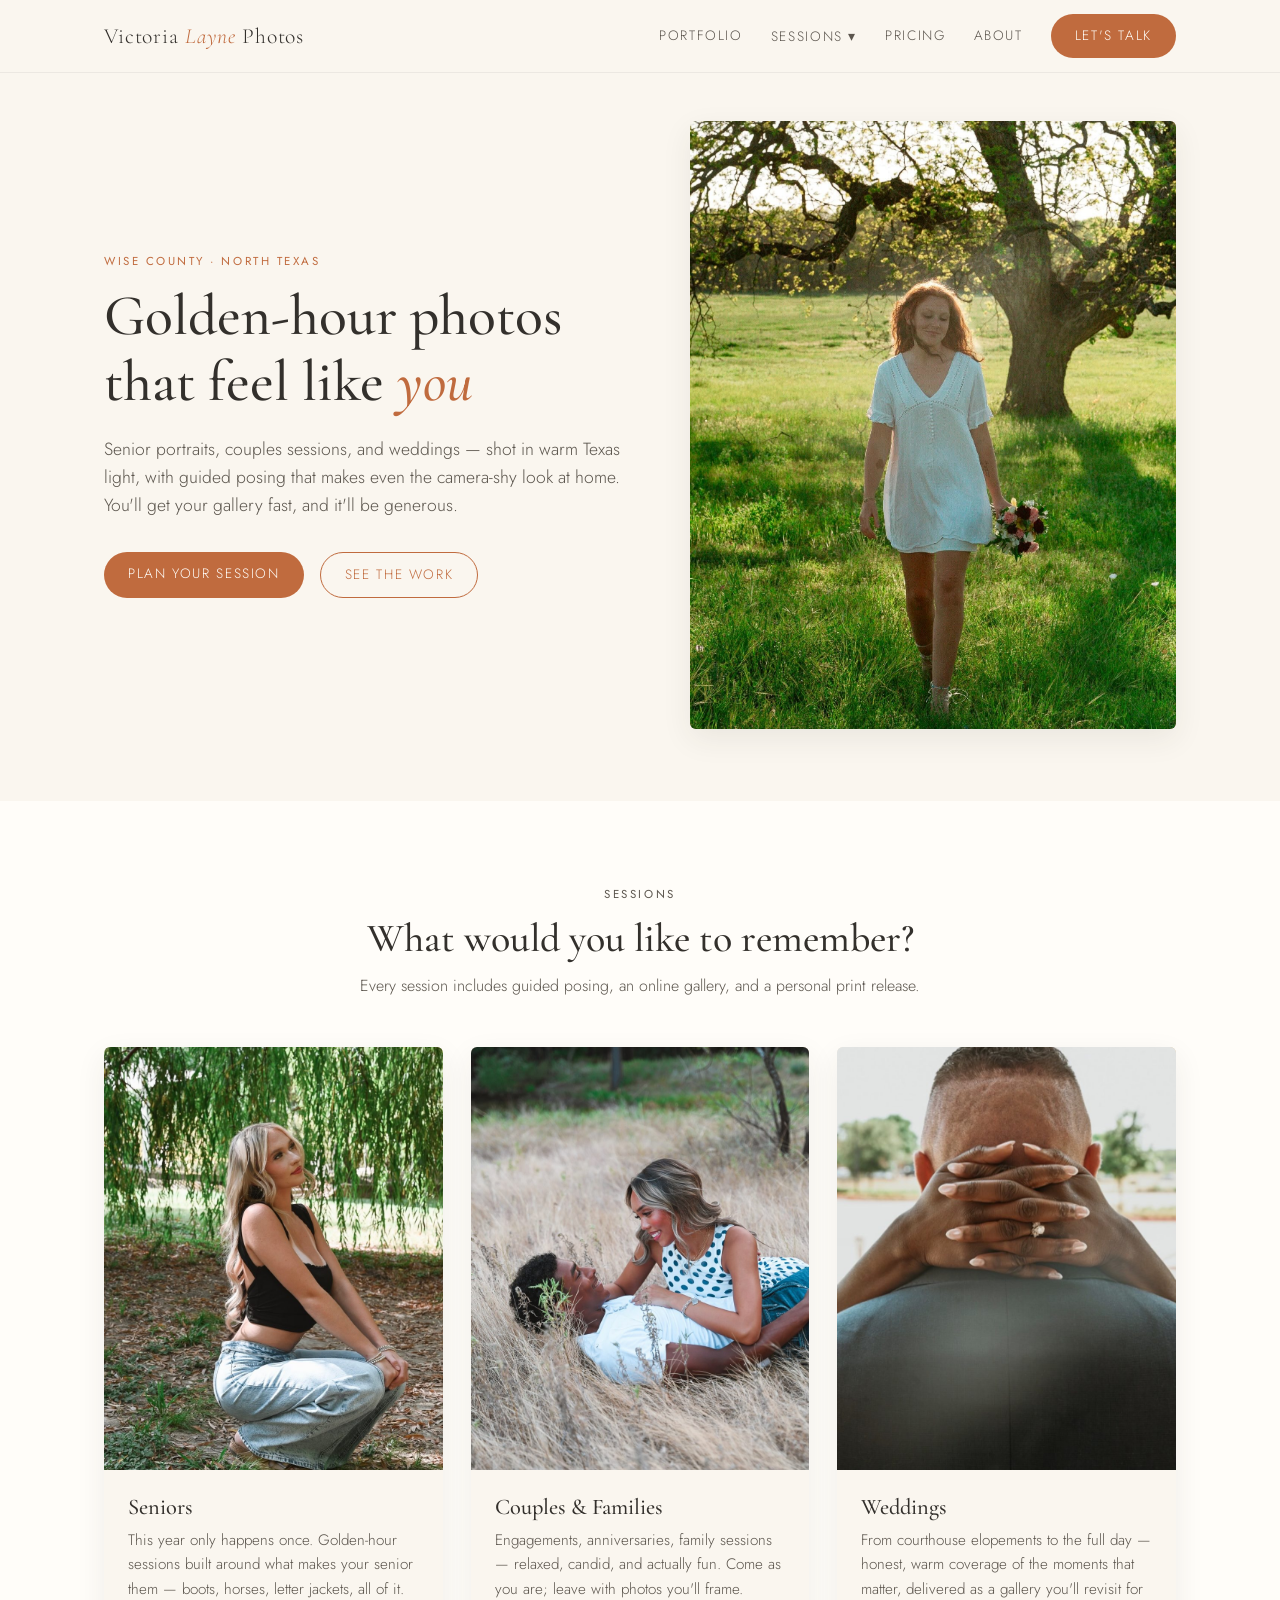
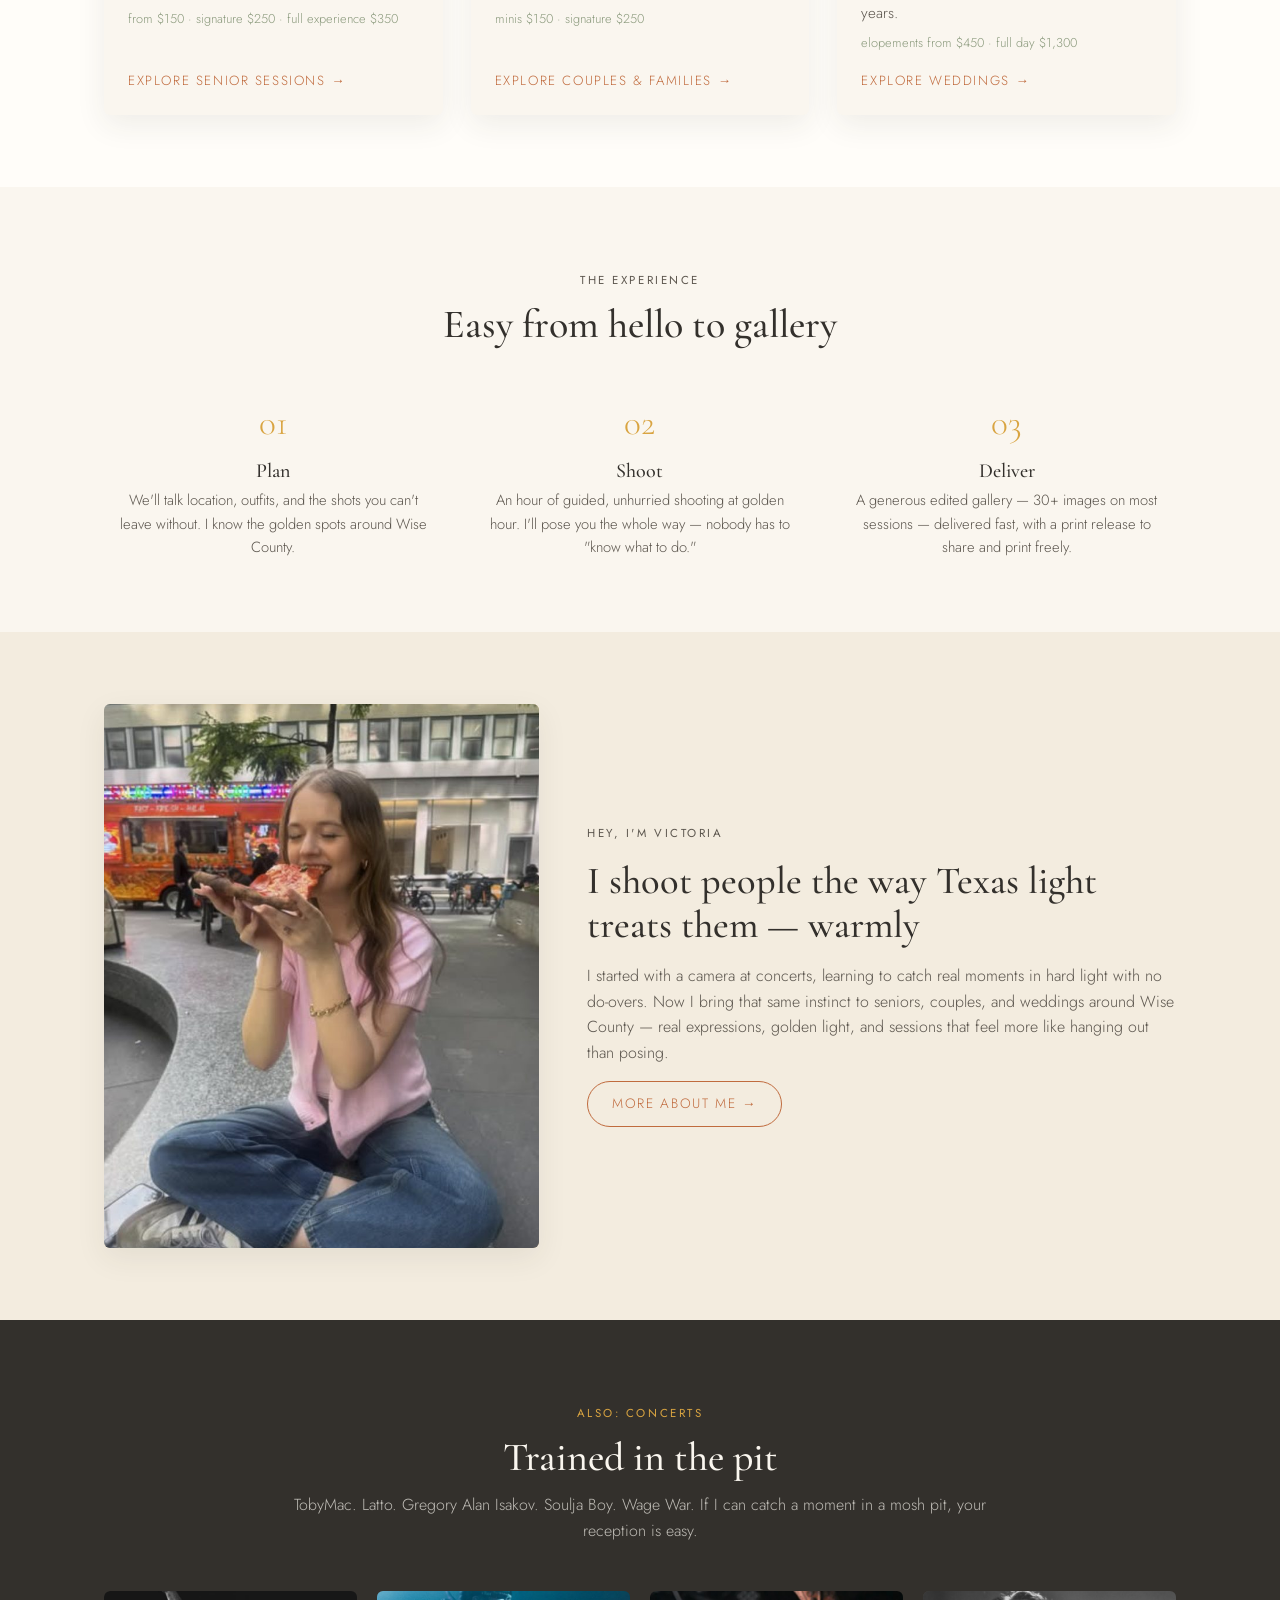
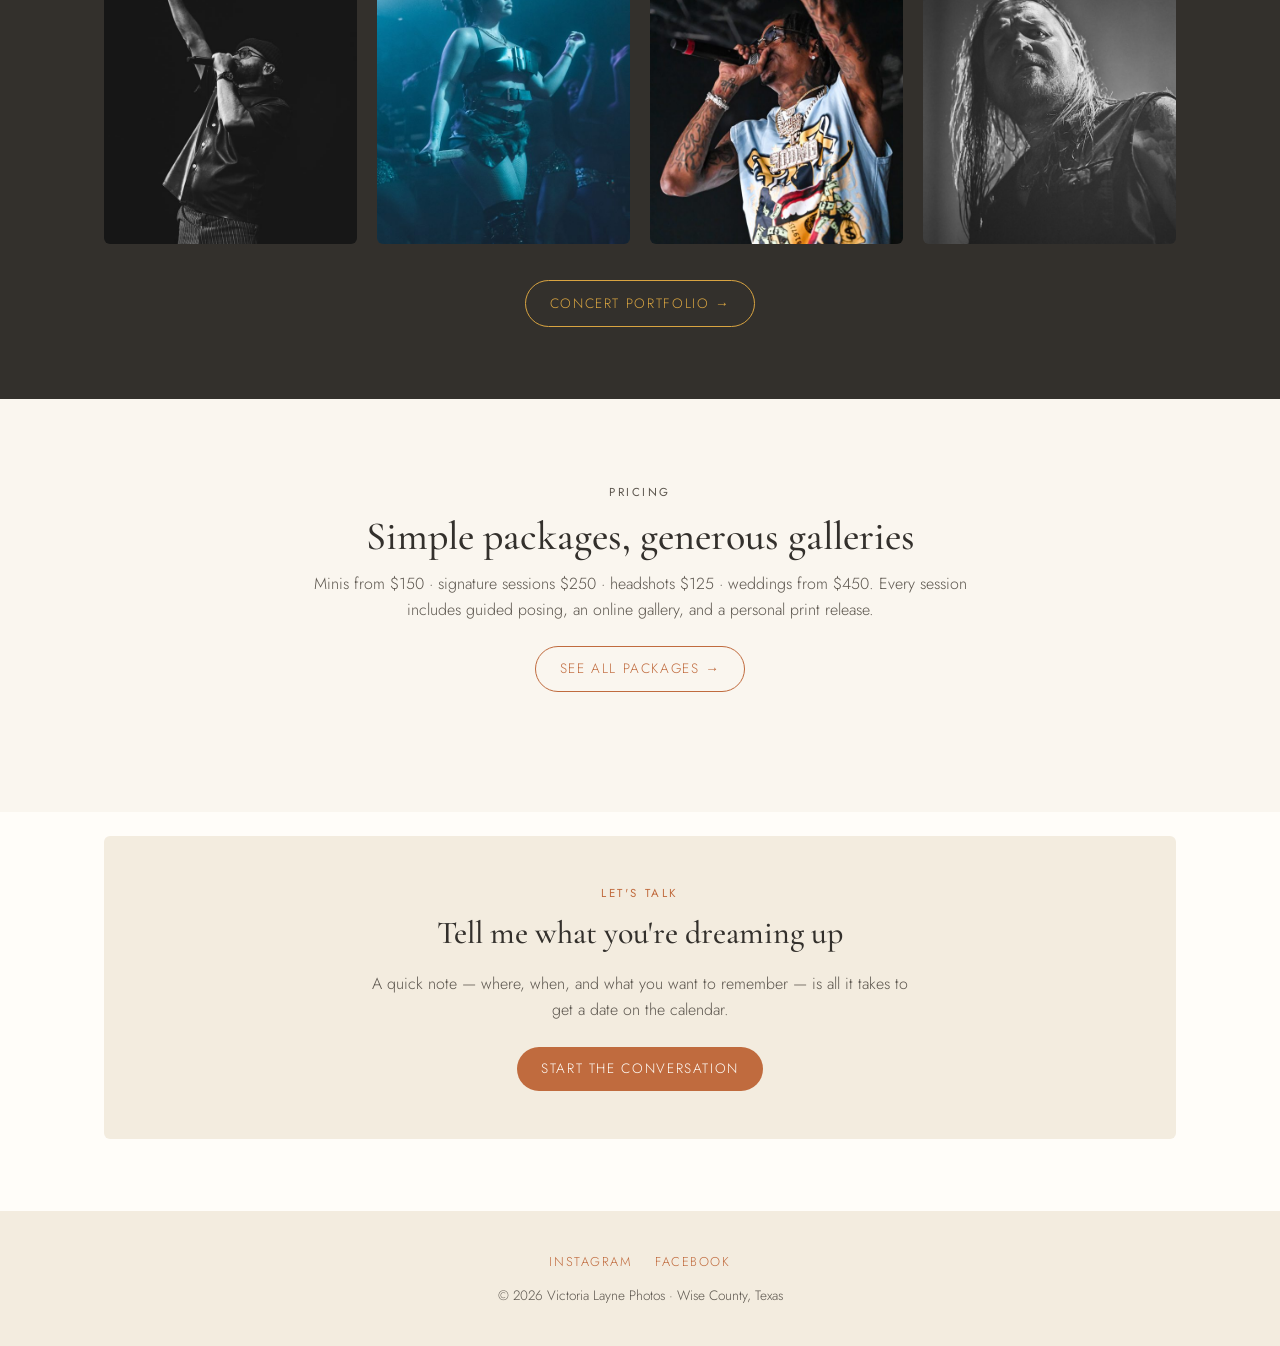
==== index.html @ 46e0c1f8 "Cache-bust homepage images (?v=2) + update alt text for new hero/cards" ====
<!DOCTYPE html>
<html lang="en">
<head>
  <meta charset="UTF-8">
  <meta name="viewport" content="width=device-width, initial-scale=1.0">
  <title>Victoria Layne Photos — Senior, Couples &amp; Wedding Photographer in Wise County, TX</title>
  <meta name="description" content="Golden-hour senior portraits, couples sessions, and wedding photography in Wise County and North Texas. Warm, natural photos and a session that feels like fun, not work.">
  <link rel="preconnect" href="https://fonts.googleapis.com">
  <link rel="preconnect" href="https://fonts.gstatic.com" crossorigin>
  <link href="https://fonts.googleapis.com/css2?family=Cormorant+Garamond:ital,wght@0,400;0,500;0,600;1,500&family=Jost:wght@300;400;500&display=swap" rel="stylesheet">
  <link rel="stylesheet" href="./css/style.css">

  <meta property="og:title" content="Victoria Layne Photos">
  <meta property="og:description" content="Golden-hour senior portraits, couples sessions, and wedding photography in Wise County, TX.">
  <meta property="og:type" content="website">

  <script type="application/ld+json">
  {
    "@context": "https://schema.org",
    "@type": "LocalBusiness",
    "name": "Victoria Layne Photos",
    "description": "Senior portrait, couples, family, and wedding photography serving Wise County and North Texas.",
    "email": "victoria@victorialayne.photos",
    "telephone": "+1-360-434-8079",
    "areaServed": "Wise County, Texas",
    "sameAs": [
      "https://www.instagram.com/victorialayne.photoss",
      "https://www.facebook.com/profile.php?id=61565796266887"
    ]
  }
  </script>
</head>
<body>

<header class="site-header">
  <div class="wrap">
    <a class="wordmark" href="./">Victoria <em>Layne</em> Photos</a>
    <button class="nav-toggle" aria-label="Menu" aria-expanded="false">☰</button>
    <nav class="site-nav">
      <a href="./portfolio.html">Portfolio</a>
      <div class="nav-dropdown">
        <button class="nav-drop-btn" aria-expanded="false" aria-haspopup="true">Sessions ▾</button>
        <div class="drop-menu">
          <a href="./seniors.html">Seniors</a>
          <a href="./couples.html">Couples &amp; Families</a>
          <a href="./weddings.html">Weddings</a>
          <a href="./concerts.html">Concerts</a>
        </div>
      </div>
      <a href="./pricing.html">Pricing</a>
      <a href="./about.html">About</a>
      <a class="btn" href="./contact.html">Let's Talk</a>
    </nav>
  </div>
</header>

<!-- ============ HERO ============ -->
<section class="hero">
  <div class="wrap hero-grid">
    <div>
      <p class="eyebrow">Wise County · North Texas</p>
      <h1>Golden-hour photos that feel like <em>you</em></h1>
      <p class="lede">
        Senior portraits, couples sessions, and weddings — shot in warm Texas light,
        with guided posing that makes even the camera-shy look at home. You'll get your
        gallery fast, and it'll be generous.
      </p>
      <div class="hero-ctas">
        <a class="btn" href="./contact.html">Plan your session</a>
        <a class="btn ghost" href="./portfolio.html">See the work</a>
      </div>
    </div>
    <div class="ph r45"><img src="./img/hero.jpg?v=2" alt="Senior portrait walking through a sunlit green meadow beneath an oak tree, holding a bouquet"></div>
  </div>
</section>

<!-- ============ SERVICES ============ -->
<section class="services" id="seniors">
  <div class="wrap">
    <div class="section-head">
      <p class="eyebrow">Sessions</p>
      <h2>What would you like to remember?</h2>
      <p>Every session includes guided posing, an online gallery, and a personal print release.</p>
    </div>
    <div class="card-grid">
      <div class="card">
        <div class="ph r45"><img src="./img/seniors.jpg?v=2" alt="Senior crouching by a willow-lined creek"></div>
        <div class="card-body">
          <h3>Seniors</h3>
          <p>This year only happens once. Golden-hour sessions built around what makes your senior them — boots, horses, letter jackets, all of it.</p>
          <p class="price-hint">from $150 · signature $250 · full experience $350</p>
          <a href="./seniors.html">Explore senior sessions →</a>
        </div>
      </div>
      <div class="card" id="couples">
        <div class="ph r45"><img src="./img/couples.jpg?v=2" alt="Couple walking hand in hand through a summer field at sunset"></div>
        <div class="card-body">
          <h3>Couples &amp; Families</h3>
          <p>Engagements, anniversaries, family sessions — relaxed, candid, and actually fun. Come as you are; leave with photos you'll frame.</p>
          <p class="price-hint">minis $150 · signature $250</p>
          <a href="./couples.html">Explore couples &amp; families →</a>
        </div>
      </div>
      <div class="card" id="weddings">
        <div class="ph r45"><img src="./img/weddings.jpg?v=2" alt="Bride's hands with engagement ring clasped around the groom's neck"></div>
        <div class="card-body">
          <h3>Weddings</h3>
          <p>From courthouse elopements to the full day — honest, warm coverage of the moments that matter, delivered as a gallery you'll revisit for years.</p>
          <p class="price-hint">elopements from $450 · full day $1,300</p>
          <a href="./weddings.html">Explore weddings →</a>
        </div>
      </div>
    </div>
  </div>
</section>

<!-- ============ EXPERIENCE ============ -->
<section>
  <div class="wrap">
    <div class="section-head">
      <p class="eyebrow">The experience</p>
      <h2>Easy from hello to gallery</h2>
    </div>
    <div class="steps">
      <div class="step">
        <h3>Plan</h3>
        <p>We'll talk location, outfits, and the shots you can't leave without. I know the golden spots around Wise County.</p>
      </div>
      <div class="step">
        <h3>Shoot</h3>
        <p>An hour of guided, unhurried shooting at golden hour. I'll pose you the whole way — nobody has to "know what to do."</p>
      </div>
      <div class="step">
        <h3>Deliver</h3>
        <p>A generous edited gallery — 30+ images on most sessions — delivered fast, with a print release to share and print freely.</p>
      </div>
    </div>
  </div>
</section>

<!-- ============ ABOUT ============ -->
<section class="about" id="about">
  <div class="wrap about-grid">
    <div class="ph r45"><img src="./img/victoria.jpg" alt="Victoria Layne"></div>
    <div>
      <p class="eyebrow">Hey, I'm Victoria</p>
      <h2>I shoot people the way Texas light treats them — warmly</h2>
      <p>
        I started with a camera at concerts, learning to catch real moments in hard light with
        no do-overs. Now I bring that same instinct to seniors, couples, and weddings around
        Wise County — real expressions, golden light, and sessions that feel more like hanging
        out than posing.
      </p>
      <p><!-- TODO: Victoria's real bio + photo — see kb/Open Questions.md --></p>
      <a class="btn ghost" href="./about.html">More about me →</a>
    </div>
  </div>
</section>

<!-- ============ CONCERTS STRIP ============ -->
<section class="concerts" id="concerts">
  <div class="wrap">
    <div class="section-head">
      <p class="eyebrow" style="color: var(--gold);">Also: concerts</p>
      <h2>Trained in the pit</h2>
      <p>TobyMac. Latto. Gregory Alan Isakov. Soulja Boy. Wage War. If I can catch a moment in a mosh pit, your reception is easy.</p>
    </div>
    <div class="band-grid">
      <div class="ph r11"><img src="./img/concert-1.jpg" alt="TobyMac live"></div>
      <div class="ph r11"><img src="./img/concert-2.jpg" alt="Latto live"></div>
      <div class="ph r11"><img src="./img/concert-3.jpg?v=2" alt="Soulja Boy live"></div>
      <div class="ph r11"><img src="./img/concert-4.jpg" alt="Wage War live"></div>
    </div>
    <div class="more"><a class="btn ghost" style="border-color: var(--gold); color: var(--gold) !important;" href="./concerts.html">Concert portfolio →</a></div>
  </div>
</section>

<!-- ============ PRICING TEASER ============ -->
<section id="pricing">
  <div class="wrap">
    <div class="section-head">
      <p class="eyebrow">Pricing</p>
      <h2>Simple packages, generous galleries</h2>
      <p>Minis from $150 · signature sessions $250 · headshots $125 · weddings from $450.
         Every session includes guided posing, an online gallery, and a personal print release.</p>
      <p style="margin-top: 1.5rem;"><a class="btn ghost" href="./pricing.html">See all packages →</a></p>
    </div>
  </div>
</section>

<!-- ============ CONTACT CTA ============ -->
<section class="contact" id="contact" style="padding-top: 24px;">
  <div class="wrap">
    <div class="cta-band" style="margin-top: 0;">
      <p class="eyebrow">Let's talk</p>
      <h2>Tell me what you're dreaming up</h2>
      <p style="color: var(--charcoal-soft); max-width: 34rem; margin: 0 auto 1.5rem;">
        A quick note — where, when, and what you want to remember — is all it takes to get a date on the calendar.
      </p>
      <a class="btn" href="./contact.html">Start the conversation</a>
    </div>
  </div>
</section>

<footer class="site-footer">
  <div class="wrap">
    <div class="social">
      <a href="https://www.instagram.com/victorialayne.photoss" rel="noopener">Instagram</a>
      <a href="https://www.facebook.com/profile.php?id=61565796266887" rel="noopener">Facebook</a>
    </div>
    <p>© 2026 Victoria Layne Photos · Wise County, Texas</p>
  </div>
</footer>

<script src="./js/main.js"></script>
</body>
</html>
---- css/style.css ----
/* Victoria Layne Photos — design system
   Brand: warm, light, natural (see kb/Brand Direction.md)
   Palette: cream base, charcoal text, terracotta + sage + prairie gold accents */

:root {
  --cream: #faf6ef;
  --cream-deep: #f3ecdf;
  --charcoal: #33302c;
  --charcoal-soft: #5c564e;
  --terracotta: #c06b3e;
  --terracotta-deep: #a5552e;
  --sage: #8b9a7d;
  --gold: #d9a441;
  --white: #fffdf9;

  --serif: "Cormorant Garamond", Georgia, serif;
  --sans: "Jost", "Avenir Next", "Segoe UI", sans-serif;

  --maxw: 1120px;
  --radius: 6px;
  --shadow: 0 10px 30px rgba(51, 48, 44, 0.08);
}

* { margin: 0; padding: 0; box-sizing: border-box; }

html { scroll-behavior: smooth; }

body {
  font-family: var(--sans);
  font-weight: 300;
  color: var(--charcoal);
  background: var(--cream);
  line-height: 1.6;
  -webkit-font-smoothing: antialiased;
}

img { max-width: 100%; display: block; }

a { color: var(--terracotta); text-decoration: none; }
a:hover { color: var(--terracotta-deep); }

h1, h2, h3 { font-family: var(--serif); font-weight: 500; line-height: 1.15; }

.wrap { max-width: var(--maxw); margin: 0 auto; padding: 0 24px; }

.eyebrow {
  font-family: var(--sans);
  text-transform: uppercase;
  letter-spacing: 0.22em;
  font-size: 0.72rem;
  font-weight: 400;
  color: var(--terracotta);
  margin-bottom: 0.75rem;
}

/* ---------- header ---------- */

.site-header {
  position: sticky;
  top: 0;
  z-index: 50;
  background: rgba(250, 246, 239, 0.92);
  backdrop-filter: blur(8px);
  border-bottom: 1px solid rgba(51, 48, 44, 0.07);
}

.site-header .wrap {
  display: flex;
  align-items: center;
  justify-content: space-between;
  height: 72px;
}

.wordmark {
  font-family: var(--serif);
  font-size: 1.35rem;
  letter-spacing: 0.04em;
  color: var(--charcoal);
}

.wordmark em { font-style: italic; color: var(--terracotta); }

.site-nav { display: flex; align-items: center; gap: 28px; }

.site-nav a {
  color: var(--charcoal-soft);
  font-size: 0.85rem;
  text-transform: uppercase;
  letter-spacing: 0.12em;
}

.site-nav a:hover { color: var(--terracotta); }

.btn {
  display: inline-block;
  background: var(--terracotta);
  color: var(--white) !important;
  padding: 0.7rem 1.5rem;
  border-radius: 999px;
  font-size: 0.85rem;
  text-transform: uppercase;
  letter-spacing: 0.12em;
  transition: background 0.2s ease;
}

.btn:hover { background: var(--terracotta-deep); }

.btn.ghost {
  background: transparent;
  color: var(--terracotta) !important;
  border: 1px solid var(--terracotta);
}

.btn.ghost:hover { background: var(--terracotta); color: var(--white) !important; }

.nav-toggle { display: none; background: none; border: 0; font-size: 1.5rem; color: var(--charcoal); cursor: pointer; }

/* dropdown */

.nav-dropdown { position: relative; }

.nav-drop-btn {
  background: none;
  border: 0;
  cursor: pointer;
  font-family: var(--sans);
  font-weight: 300;
  color: var(--charcoal-soft);
  font-size: 0.85rem;
  text-transform: uppercase;
  letter-spacing: 0.12em;
  padding: 0;
}

.nav-drop-btn:hover { color: var(--terracotta); }

.drop-menu {
  display: none;
  position: absolute;
  top: calc(100% + 10px);
  left: 50%;
  transform: translateX(-50%);
  flex-direction: column;
  background: var(--cream);
  border: 1px solid rgba(51, 48, 44, 0.08);
  border-radius: var(--radius);
  box-shadow: var(--shadow);
  min-width: 190px;
  padding: 8px 0;
  z-index: 60;
}

.drop-menu::before { /* hover bridge */
  content: "";
  position: absolute;
  top: -12px;
  left: 0;
  right: 0;
  height: 12px;
}

.nav-dropdown:hover .drop-menu,
.nav-dropdown:focus-within .drop-menu,
.nav-dropdown.open .drop-menu { display: flex; }

.drop-menu a { padding: 9px 20px; }

.drop-menu a[aria-current="page"] { color: var(--terracotta); }

/* ---------- hero ---------- */

.hero { padding: 48px 0 72px; }

.hero-grid {
  display: grid;
  grid-template-columns: 1.05fr 0.95fr;
  gap: 48px;
  align-items: center;
}

.hero h1 { font-size: clamp(2.4rem, 5vw, 3.6rem); margin-bottom: 1.25rem; }

.hero h1 em { font-style: italic; color: var(--terracotta); }

.hero p.lede { font-size: 1.1rem; color: var(--charcoal-soft); max-width: 34rem; margin-bottom: 2rem; }

.hero-ctas { display: flex; gap: 16px; flex-wrap: wrap; }

/* ---------- image placeholders (until real photos land) ---------- */

.ph {
  position: relative;
  border-radius: var(--radius);
  overflow: hidden;
  background: linear-gradient(135deg, var(--cream-deep) 0%, #e8d9bf 45%, #d9b98a 100%);
  box-shadow: var(--shadow);
  display: flex;
  align-items: flex-end;
}

.ph::before {
  content: "";
  position: absolute;
  inset: 0;
  background:
    radial-gradient(ellipse at 70% 20%, rgba(217, 164, 65, 0.35), transparent 55%),
    radial-gradient(ellipse at 20% 85%, rgba(139, 154, 125, 0.28), transparent 60%);
}

.ph span {
  position: relative;
  font-size: 0.72rem;
  letter-spacing: 0.14em;
  text-transform: uppercase;
  color: rgba(51, 48, 44, 0.55);
  padding: 12px 14px;
}

.ph.r45 { aspect-ratio: 4 / 5; }
.ph.r32 { aspect-ratio: 3 / 2; }
.ph.r11 { aspect-ratio: 1 / 1; }

.ph img {
  position: absolute;
  inset: 0;
  width: 100%;
  height: 100%;
  object-fit: cover;
}

/* ---------- pricing ---------- */

.pricing-grid { display: grid; grid-template-columns: repeat(4, 1fr); gap: 20px; margin-bottom: 40px; }

.price-card {
  background: var(--cream);
  border-radius: var(--radius);
  padding: 26px 22px;
  box-shadow: var(--shadow);
  text-align: center;
  display: flex;
  flex-direction: column;
}

.price-card.featured { outline: 2px solid var(--gold); }

.price-card h3 { font-size: 1.2rem; margin-bottom: 0.2rem; }

.price-card .price { font-family: var(--serif); font-size: 2rem; color: var(--terracotta); margin-bottom: 0.75rem; }

.price-card .price small { font-size: 0.9rem; color: var(--charcoal-soft); }

.price-card ul { list-style: none; font-size: 0.88rem; color: var(--charcoal-soft); flex: 1; }

.price-card li { padding: 0.3rem 0; border-top: 1px solid rgba(51, 48, 44, 0.07); }

.price-card li:first-child { border-top: 0; }

.pricing-note {
  text-align: center;
  font-size: 0.85rem;
  color: var(--charcoal-soft);
  max-width: 46rem;
  margin: 0 auto;
}

.pricing-subhead {
  font-family: var(--serif);
  text-align: center;
  font-size: 1.5rem;
  margin: 40px 0 20px;
}

@media (max-width: 860px) {
  .pricing-grid { grid-template-columns: 1fr 1fr; }
}

@media (max-width: 560px) {
  .pricing-grid { grid-template-columns: 1fr; }
}

/* ---------- sections ---------- */

section { padding: 72px 0; }

.section-head { text-align: center; max-width: 44rem; margin: 0 auto 48px; }

.section-head h2 { font-size: clamp(1.8rem, 3.5vw, 2.5rem); }

.section-head p { color: var(--charcoal-soft); margin-top: 0.75rem; }

/* services */

.services { background: var(--white); }

.card-grid { display: grid; grid-template-columns: repeat(3, 1fr); gap: 28px; }

.card { background: var(--cream); border-radius: var(--radius); overflow: hidden; box-shadow: var(--shadow); display: flex; flex-direction: column; }

.card .ph { border-radius: 0; box-shadow: none; }

.card-body { padding: 24px; flex: 1; display: flex; flex-direction: column; }

.card-body h3 { font-size: 1.4rem; margin-bottom: 0.5rem; }

.card-body p { font-size: 0.95rem; color: var(--charcoal-soft); flex: 1; }

.card-body a { margin-top: 1rem; font-size: 0.83rem; text-transform: uppercase; letter-spacing: 0.12em; }

.card-body .price-hint { font-size: 0.8rem; color: var(--sage); margin-top: 0.5rem; }

/* experience steps */

.steps { display: grid; grid-template-columns: repeat(3, 1fr); gap: 28px; counter-reset: step; }

.step { text-align: center; padding: 0 12px; }

.step::before {
  counter-increment: step;
  content: counter(step, decimal-leading-zero);
  display: block;
  font-family: var(--serif);
  font-size: 2.2rem;
  color: var(--gold);
  margin-bottom: 0.5rem;
}

.step h3 { font-size: 1.25rem; margin-bottom: 0.4rem; }

.step p { font-size: 0.92rem; color: var(--charcoal-soft); }

/* about teaser */

.about { background: var(--cream-deep); }

.about-grid { display: grid; grid-template-columns: 0.85fr 1.15fr; gap: 48px; align-items: center; }

.about h2 { font-size: clamp(1.8rem, 3.5vw, 2.4rem); margin-bottom: 1rem; }

.about p { color: var(--charcoal-soft); margin-bottom: 1rem; }

/* concerts strip */

.concerts { background: var(--charcoal); color: var(--cream); }

.concerts .section-head h2 { color: var(--cream); }

.concerts .section-head p { color: rgba(250, 246, 239, 0.7); }

.concerts .ph {
  background: linear-gradient(135deg, #4a453f 0%, #33302c 60%);
  box-shadow: none;
}

.concerts .ph::before {
  background: radial-gradient(ellipse at 60% 30%, rgba(217, 164, 65, 0.25), transparent 55%);
}

.concerts .ph span { color: rgba(250, 246, 239, 0.5); }

.concerts .band-grid { display: grid; grid-template-columns: repeat(4, 1fr); gap: 20px; }

.concerts .more { text-align: center; margin-top: 36px; }

/* contact */

.contact { background: var(--white); }

.contact-grid { display: grid; grid-template-columns: 1fr 1fr; gap: 48px; }

.contact-info h2 { font-size: clamp(1.8rem, 3.5vw, 2.4rem); margin-bottom: 1rem; }

.contact-info p { color: var(--charcoal-soft); margin-bottom: 1.25rem; }

.contact-list { list-style: none; }

.contact-list li { margin-bottom: 0.6rem; font-size: 1rem; }

.contact-list .label {
  display: inline-block;
  width: 5.5rem;
  font-size: 0.75rem;
  text-transform: uppercase;
  letter-spacing: 0.14em;
  color: var(--sage);
}

.consult-note {
  margin-top: 1.5rem;
  padding: 16px 18px;
  background: var(--cream);
  border-left: 3px solid var(--gold);
  border-radius: 0 var(--radius) var(--radius) 0;
  font-size: 0.9rem;
  color: var(--charcoal-soft);
}

/* inquiry form (wire to Formspree/Netlify later) */

.inquiry-form { display: grid; gap: 14px; }

.inquiry-form label { font-size: 0.75rem; text-transform: uppercase; letter-spacing: 0.14em; color: var(--charcoal-soft); }

.inquiry-form input,
.inquiry-form select,
.inquiry-form textarea {
  width: 100%;
  padding: 0.75rem 0.9rem;
  border: 1px solid rgba(51, 48, 44, 0.18);
  border-radius: var(--radius);
  background: var(--cream);
  font-family: var(--sans);
  font-size: 0.95rem;
  color: var(--charcoal);
}

.inquiry-form textarea { min-height: 110px; resize: vertical; }

.inquiry-form .btn { border: 0; cursor: pointer; justify-self: start; }

.form-note { font-size: 0.8rem; color: var(--charcoal-soft); }

/* ---------- portfolio page ---------- */

.portfolio-page { padding-top: 48px; }

.portfolio-page h1 { font-size: clamp(2rem, 4vw, 2.8rem); }

.filter-bar { display: flex; justify-content: center; flex-wrap: wrap; gap: 10px; margin-bottom: 36px; }

.filter-pill {
  border: 1px solid rgba(51, 48, 44, 0.2);
  background: transparent;
  color: var(--charcoal-soft);
  padding: 0.5rem 1.2rem;
  border-radius: 999px;
  font-family: var(--sans);
  font-size: 0.82rem;
  text-transform: uppercase;
  letter-spacing: 0.12em;
  cursor: pointer;
  transition: all 0.15s ease;
}

.filter-pill:hover { border-color: var(--terracotta); color: var(--terracotta); }

.filter-pill.active { background: var(--terracotta); border-color: var(--terracotta); color: var(--white); }

.masonry { columns: 3; column-gap: 18px; }

.masonry img {
  width: 100%;
  margin-bottom: 18px;
  border-radius: var(--radius);
  box-shadow: var(--shadow);
  cursor: zoom-in;
  display: block;
  transition: transform 0.15s ease;
}

.masonry img:hover { transform: scale(1.015); }

@media (max-width: 900px) { .masonry { columns: 2; } }
@media (max-width: 560px) { .masonry { columns: 1; } }

/* lightbox */

.lightbox {
  display: none;
  position: fixed;
  inset: 0;
  z-index: 100;
  background: rgba(26, 24, 22, 0.94);
  align-items: center;
  justify-content: center;
}

.lightbox.open { display: flex; }

.lightbox img {
  max-width: min(88vw, 1100px);
  max-height: 84vh;
  border-radius: var(--radius);
  box-shadow: 0 20px 60px rgba(0, 0, 0, 0.5);
}

.lb-close, .lb-prev, .lb-next {
  position: fixed;
  background: none;
  border: 0;
  color: rgba(250, 246, 239, 0.85);
  font-size: 2.4rem;
  cursor: pointer;
  padding: 12px 20px;
  z-index: 101;
}

.lb-close:hover, .lb-prev:hover, .lb-next:hover { color: var(--gold); }

.lb-close { top: 12px; right: 16px; }
.lb-prev { left: 8px; top: 50%; transform: translateY(-50%); }
.lb-next { right: 8px; top: 50%; transform: translateY(-50%); }

.lb-caption {
  position: fixed;
  bottom: 18px;
  left: 0;
  right: 0;
  text-align: center;
  color: rgba(250, 246, 239, 0.75);
  font-size: 0.85rem;
  letter-spacing: 0.08em;
}

/* cta band */

.cta-band {
  text-align: center;
  background: var(--cream-deep);
  border-radius: var(--radius);
  padding: 48px 24px;
  margin-top: 56px;
}

.cta-band h2 { font-size: clamp(1.5rem, 3vw, 2rem); margin-bottom: 1.25rem; }

.gallery-empty {
  text-align: center;
  color: var(--charcoal-soft);
  background: var(--cream-deep);
  border-radius: var(--radius);
  padding: 40px 24px;
  margin: 0 auto 24px;
  max-width: 36rem;
}

/* footer */

.site-footer {
  background: var(--cream-deep);
  padding: 40px 0;
  text-align: center;
  font-size: 0.85rem;
  color: var(--charcoal-soft);
}

.site-footer .social { margin-bottom: 0.75rem; }

.site-footer .social a { margin: 0 10px; text-transform: uppercase; letter-spacing: 0.12em; font-size: 0.8rem; }

/* ---------- responsive ---------- */

@media (max-width: 860px) {
  .hero-grid, .about-grid, .contact-grid { grid-template-columns: 1fr; }
  .card-grid, .steps { grid-template-columns: 1fr; }
  .concerts .band-grid { grid-template-columns: repeat(2, 1fr); }

  .site-nav {
    display: none;
    position: absolute;
    top: 72px;
    left: 0;
    right: 0;
    background: var(--cream);
    flex-direction: column;
    padding: 24px;
    gap: 18px;
    border-bottom: 1px solid rgba(51, 48, 44, 0.08);
  }

  .site-nav.open { display: flex; }

  .nav-toggle { display: block; }

  /* dropdown flattens into the mobile menu */
  .nav-dropdown { position: static; }

  .drop-menu {
    display: flex;
    position: static;
    transform: none;
    background: transparent;
    border: 0;
    box-shadow: none;
    padding: 6px 0 0 16px;
    gap: 14px;
  }

  .nav-drop-btn { display: none; }
}
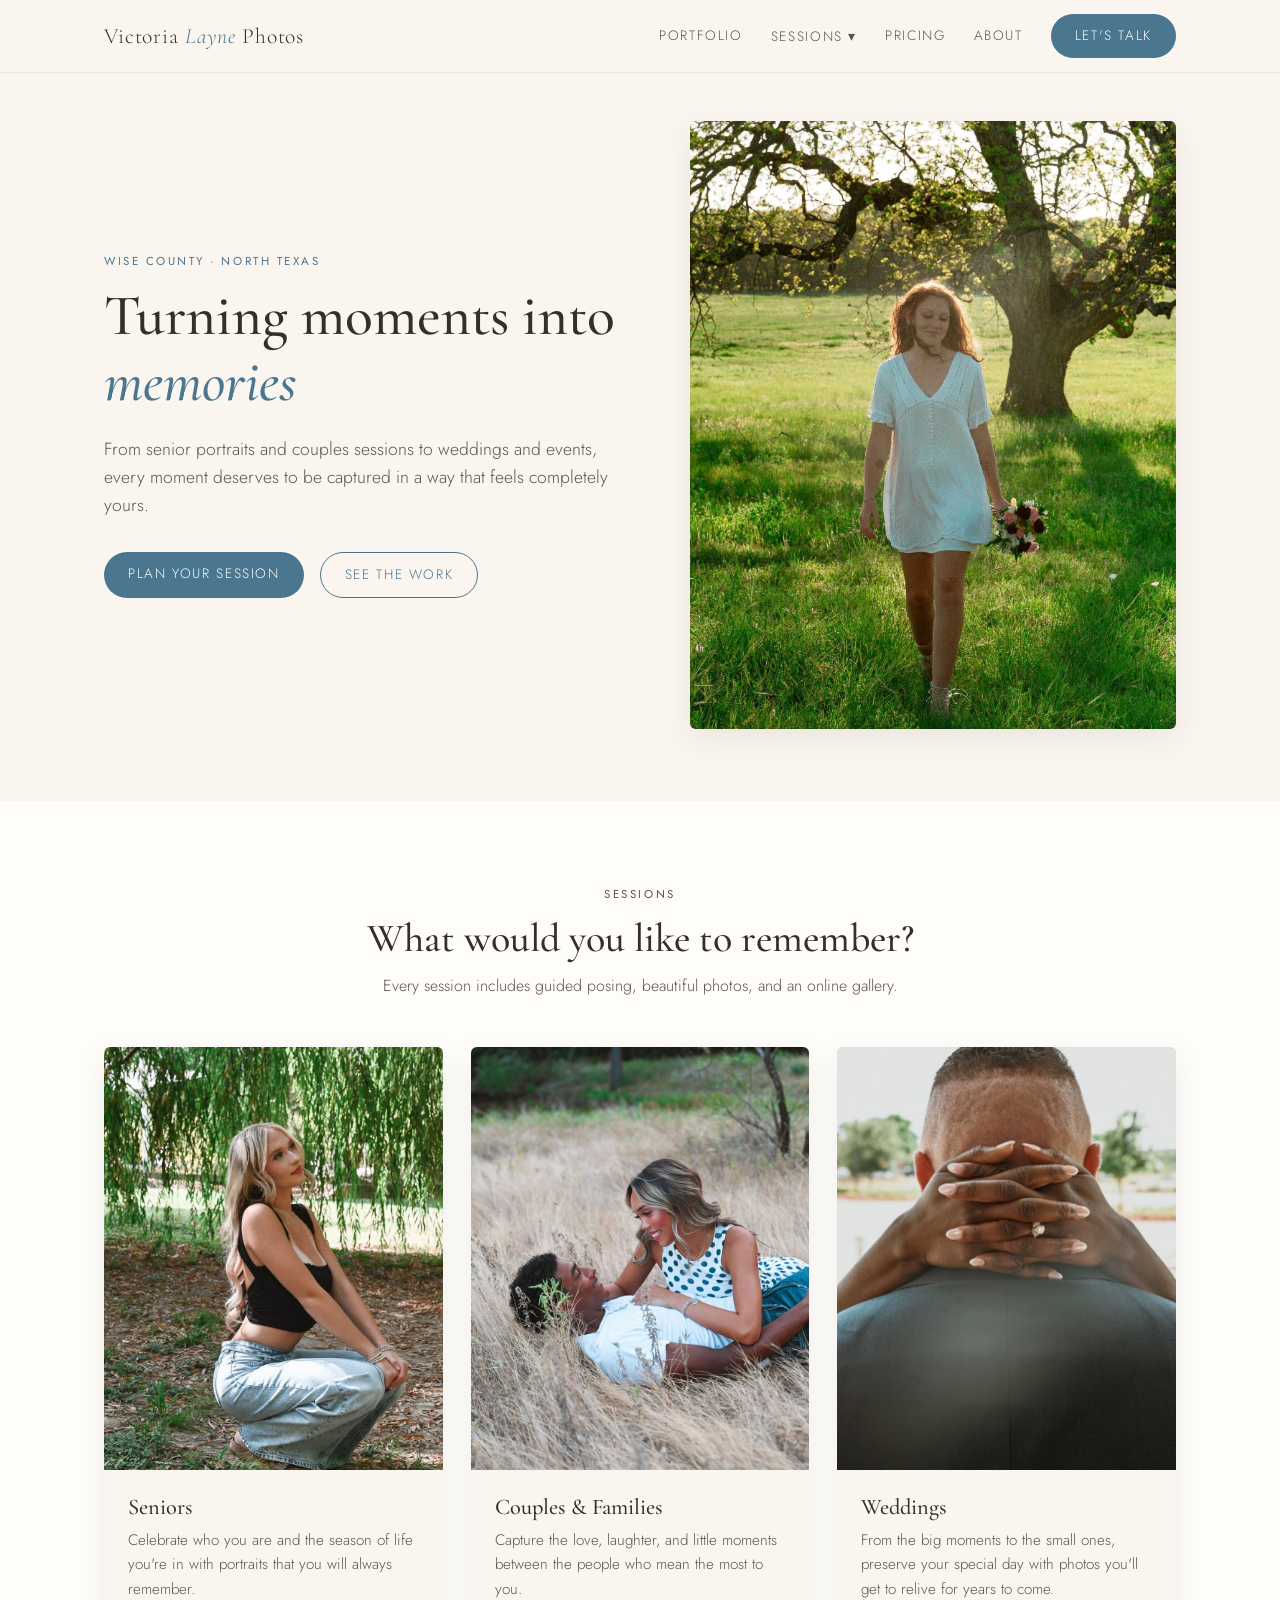
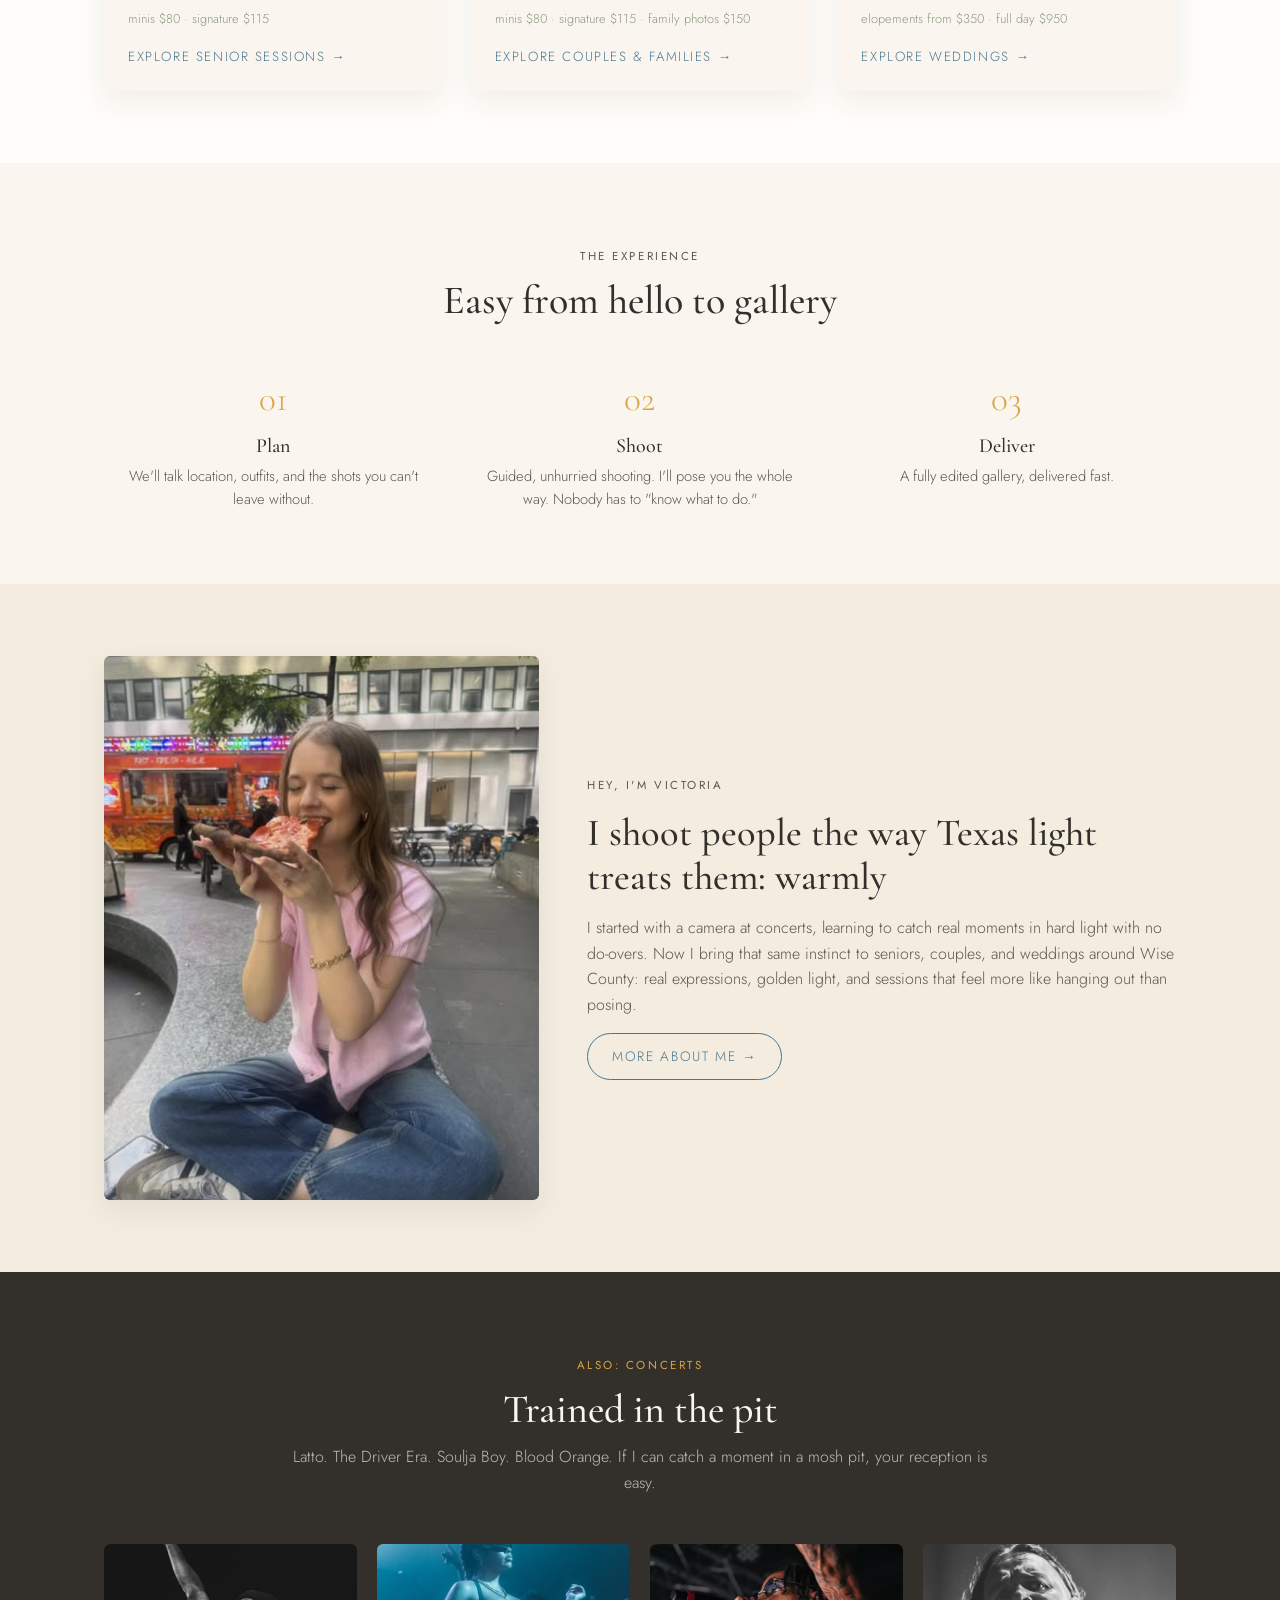
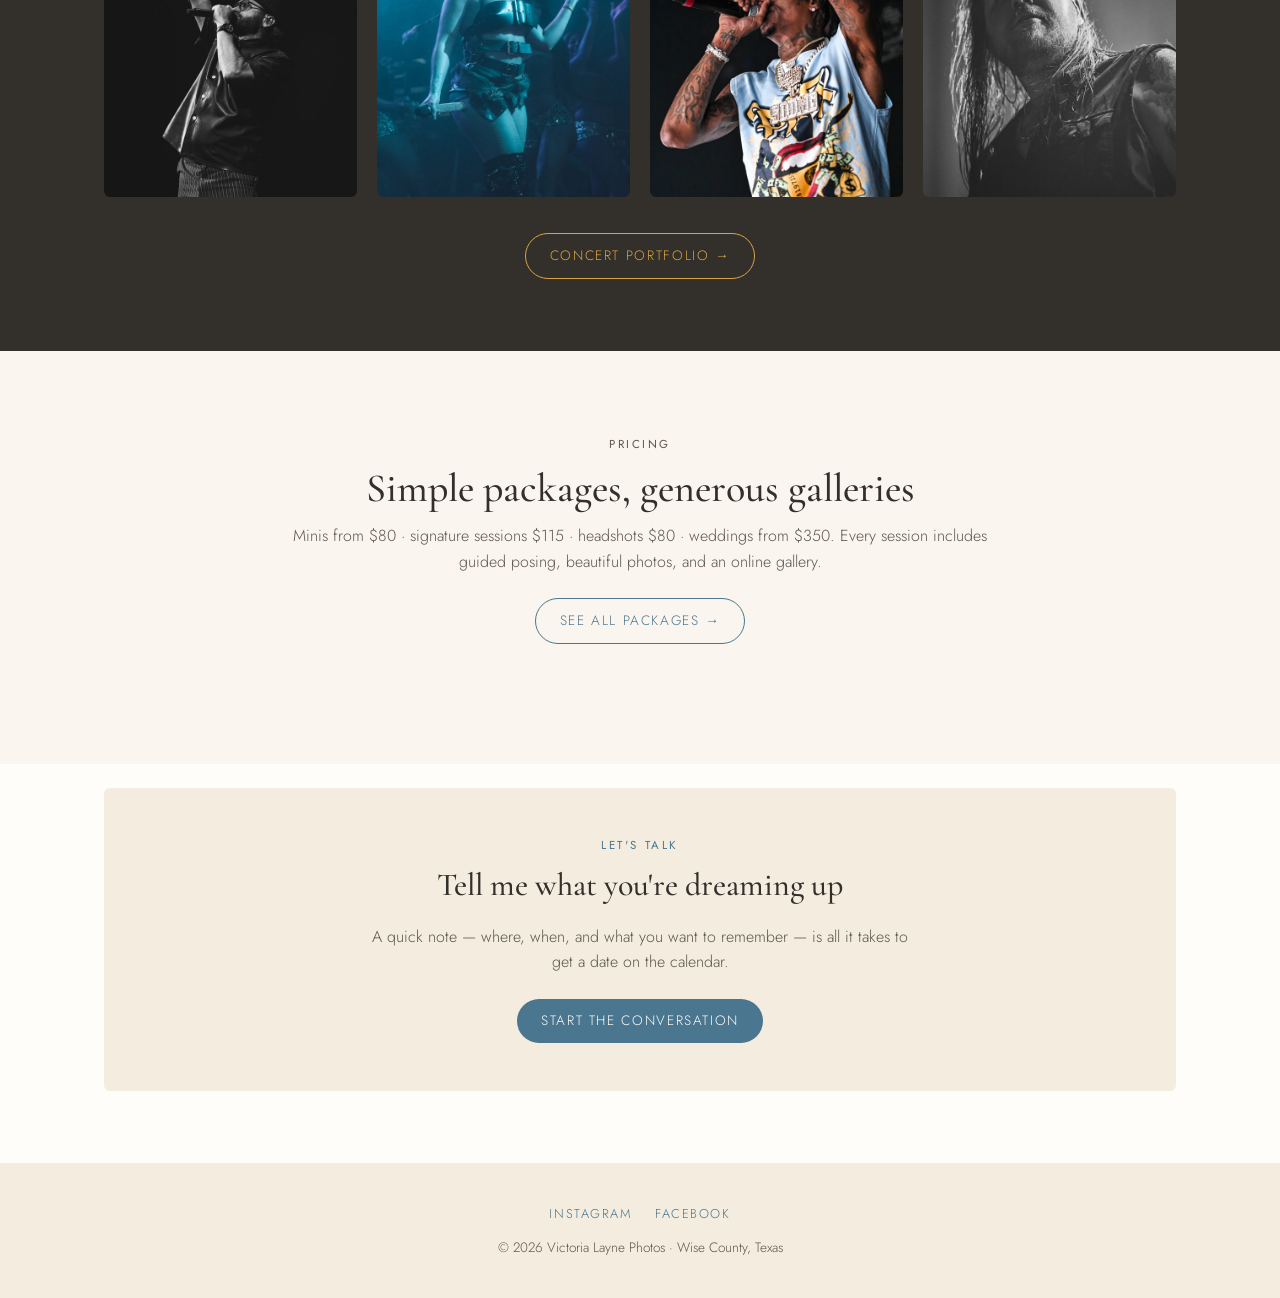
==== commit 8c84e284: "Victoria round 1: dusty-blue accent, new copy, new pricing site-wide - Accent color terracotta -> du" ====
--- a/index.html
+++ b/index.html
@@ -8,7 +8,7 @@
   <link rel="preconnect" href="https://fonts.googleapis.com">
   <link rel="preconnect" href="https://fonts.gstatic.com" crossorigin>
   <link href="https://fonts.googleapis.com/css2?family=Cormorant+Garamond:ital,wght@0,400;0,500;0,600;1,500&family=Jost:wght@300;400;500&display=swap" rel="stylesheet">
-  <link rel="stylesheet" href="./css/style.css">
+  <link rel="stylesheet" href="./css/style.css?v=2">
 
   <meta property="og:title" content="Victoria Layne Photos">
   <meta property="og:description" content="Golden-hour senior portraits, couples sessions, and wedding photography in Wise County, TX.">
@@ -59,11 +59,10 @@
   <div class="wrap hero-grid">
     <div>
       <p class="eyebrow">Wise County · North Texas</p>
-      <h1>Golden-hour photos that feel like <em>you</em></h1>
+      <h1>Turning moments into <em>memories</em></h1>
       <p class="lede">
-        Senior portraits, couples sessions, and weddings — shot in warm Texas light,
-        with guided posing that makes even the camera-shy look at home. You'll get your
-        gallery fast, and it'll be generous.
+        From senior portraits and couples sessions to weddings and events, every moment
+        deserves to be captured in a way that feels completely yours.
       </p>
       <div class="hero-ctas">
         <a class="btn" href="./contact.html">Plan your session</a>
@@ -80,15 +79,15 @@
     <div class="section-head">
       <p class="eyebrow">Sessions</p>
       <h2>What would you like to remember?</h2>
-      <p>Every session includes guided posing, an online gallery, and a personal print release.</p>
+      <p>Every session includes guided posing, beautiful photos, and an online gallery.</p>
     </div>
     <div class="card-grid">
       <div class="card">
         <div class="ph r45"><img src="./img/seniors.jpg?v=2" alt="Senior crouching by a willow-lined creek"></div>
         <div class="card-body">
           <h3>Seniors</h3>
-          <p>This year only happens once. Golden-hour sessions built around what makes your senior them — boots, horses, letter jackets, all of it.</p>
-          <p class="price-hint">from $150 · signature $250 · full experience $350</p>
+          <p>Celebrate who you are and the season of life you're in with portraits that you will always remember.</p>
+          <p class="price-hint">minis $80 · signature $115</p>
           <a href="./seniors.html">Explore senior sessions →</a>
         </div>
       </div>
@@ -96,8 +95,8 @@
         <div class="ph r45"><img src="./img/couples.jpg?v=2" alt="Couple walking hand in hand through a summer field at sunset"></div>
         <div class="card-body">
           <h3>Couples &amp; Families</h3>
-          <p>Engagements, anniversaries, family sessions — relaxed, candid, and actually fun. Come as you are; leave with photos you'll frame.</p>
-          <p class="price-hint">minis $150 · signature $250</p>
+          <p>Capture the love, laughter, and little moments between the people who mean the most to you.</p>
+          <p class="price-hint">minis $80 · signature $115 · family photos $150</p>
           <a href="./couples.html">Explore couples &amp; families →</a>
         </div>
       </div>
@@ -105,8 +104,8 @@
         <div class="ph r45"><img src="./img/weddings.jpg?v=2" alt="Bride's hands with engagement ring clasped around the groom's neck"></div>
         <div class="card-body">
           <h3>Weddings</h3>
-          <p>From courthouse elopements to the full day — honest, warm coverage of the moments that matter, delivered as a gallery you'll revisit for years.</p>
-          <p class="price-hint">elopements from $450 · full day $1,300</p>
+          <p>From the big moments to the small ones, preserve your special day with photos you'll get to relive for years to come.</p>
+          <p class="price-hint">elopements from $350 · full day $950</p>
           <a href="./weddings.html">Explore weddings →</a>
         </div>
       </div>
@@ -124,15 +123,15 @@
     <div class="steps">
       <div class="step">
         <h3>Plan</h3>
-        <p>We'll talk location, outfits, and the shots you can't leave without. I know the golden spots around Wise County.</p>
+        <p>We'll talk location, outfits, and the shots you can't leave without.</p>
       </div>
       <div class="step">
         <h3>Shoot</h3>
-        <p>An hour of guided, unhurried shooting at golden hour. I'll pose you the whole way — nobody has to "know what to do."</p>
+        <p>Guided, unhurried shooting. I'll pose you the whole way. Nobody has to "know what to do."</p>
       </div>
       <div class="step">
         <h3>Deliver</h3>
-        <p>A generous edited gallery — 30+ images on most sessions — delivered fast, with a print release to share and print freely.</p>
+        <p>A fully edited gallery, delivered fast.</p>
       </div>
     </div>
   </div>
@@ -144,11 +143,11 @@
     <div class="ph r45"><img src="./img/victoria.jpg" alt="Victoria Layne"></div>
     <div>
       <p class="eyebrow">Hey, I'm Victoria</p>
-      <h2>I shoot people the way Texas light treats them — warmly</h2>
+      <h2>I shoot people the way Texas light treats them: warmly</h2>
       <p>
         I started with a camera at concerts, learning to catch real moments in hard light with
         no do-overs. Now I bring that same instinct to seniors, couples, and weddings around
-        Wise County — real expressions, golden light, and sessions that feel more like hanging
+        Wise County: real expressions, golden light, and sessions that feel more like hanging
         out than posing.
       </p>
       <p><!-- TODO: Victoria's real bio + photo — see kb/Open Questions.md --></p>
@@ -163,7 +162,7 @@
     <div class="section-head">
       <p class="eyebrow" style="color: var(--gold);">Also: concerts</p>
       <h2>Trained in the pit</h2>
-      <p>TobyMac. Latto. Gregory Alan Isakov. Soulja Boy. Wage War. If I can catch a moment in a mosh pit, your reception is easy.</p>
+      <p>Latto. The Driver Era. Soulja Boy. Blood Orange. If I can catch a moment in a mosh pit, your reception is easy.</p>
     </div>
     <div class="band-grid">
       <div class="ph r11"><img src="./img/concert-1.jpg" alt="TobyMac live"></div>
@@ -181,8 +180,8 @@
     <div class="section-head">
       <p class="eyebrow">Pricing</p>
       <h2>Simple packages, generous galleries</h2>
-      <p>Minis from $150 · signature sessions $250 · headshots $125 · weddings from $450.
-         Every session includes guided posing, an online gallery, and a personal print release.</p>
+      <p>Minis from $80 · signature sessions $115 · headshots $80 · weddings from $350.
+         Every session includes guided posing, beautiful photos, and an online gallery.</p>
       <p style="margin-top: 1.5rem;"><a class="btn ghost" href="./pricing.html">See all packages →</a></p>
     </div>
   </div>
--- a/css/style.css
+++ b/css/style.css
@@ -1,14 +1,15 @@
 /* Victoria Layne Photos — design system
    Brand: warm, light, natural (see kb/Brand Direction.md)
-   Palette: cream base, charcoal text, terracotta + sage + prairie gold accents */
+   Palette: cream base, charcoal text, dusty blue + sage + prairie gold accents
+   (accent switched terracotta -> dusty blue 2026-08-13 per Victoria; contrast-validated) */
 
 :root {
   --cream: #faf6ef;
   --cream-deep: #f3ecdf;
   --charcoal: #33302c;
   --charcoal-soft: #5c564e;
-  --terracotta: #c06b3e;
-  --terracotta-deep: #a5552e;
+  --accent: #4a768f;
+  --accent-deep: #385c74;
   --sage: #8b9a7d;
   --gold: #d9a441;
   --white: #fffdf9;
@@ -36,8 +37,8 @@
 
 img { max-width: 100%; display: block; }
 
-a { color: var(--terracotta); text-decoration: none; }
-a:hover { color: var(--terracotta-deep); }
+a { color: var(--accent); text-decoration: none; }
+a:hover { color: var(--accent-deep); }
 
 h1, h2, h3 { font-family: var(--serif); font-weight: 500; line-height: 1.15; }
 
@@ -49,7 +50,7 @@
   letter-spacing: 0.22em;
   font-size: 0.72rem;
   font-weight: 400;
-  color: var(--terracotta);
+  color: var(--accent);
   margin-bottom: 0.75rem;
 }
 
@@ -78,7 +79,7 @@
   color: var(--charcoal);
 }
 
-.wordmark em { font-style: italic; color: var(--terracotta); }
+.wordmark em { font-style: italic; color: var(--accent); }
 
 .site-nav { display: flex; align-items: center; gap: 28px; }
 
@@ -89,11 +90,11 @@
   letter-spacing: 0.12em;
 }
 
-.site-nav a:hover { color: var(--terracotta); }
+.site-nav a:hover { color: var(--accent); }
 
 .btn {
   display: inline-block;
-  background: var(--terracotta);
+  background: var(--accent);
   color: var(--white) !important;
   padding: 0.7rem 1.5rem;
   border-radius: 999px;
@@ -103,15 +104,15 @@
   transition: background 0.2s ease;
 }
 
-.btn:hover { background: var(--terracotta-deep); }
+.btn:hover { background: var(--accent-deep); }
 
 .btn.ghost {
   background: transparent;
-  color: var(--terracotta) !important;
-  border: 1px solid var(--terracotta);
-}
-
-.btn.ghost:hover { background: var(--terracotta); color: var(--white) !important; }
+  color: var(--accent) !important;
+  border: 1px solid var(--accent);
+}
+
+.btn.ghost:hover { background: var(--accent); color: var(--white) !important; }
 
 .nav-toggle { display: none; background: none; border: 0; font-size: 1.5rem; color: var(--charcoal); cursor: pointer; }
 
@@ -132,7 +133,7 @@
   padding: 0;
 }
 
-.nav-drop-btn:hover { color: var(--terracotta); }
+.nav-drop-btn:hover { color: var(--accent); }
 
 .drop-menu {
   display: none;
@@ -165,7 +166,7 @@
 
 .drop-menu a { padding: 9px 20px; }
 
-.drop-menu a[aria-current="page"] { color: var(--terracotta); }
+.drop-menu a[aria-current="page"] { color: var(--accent); }
 
 /* ---------- hero ---------- */
 
@@ -180,7 +181,7 @@
 
 .hero h1 { font-size: clamp(2.4rem, 5vw, 3.6rem); margin-bottom: 1.25rem; }
 
-.hero h1 em { font-style: italic; color: var(--terracotta); }
+.hero h1 em { font-style: italic; color: var(--accent); }
 
 .hero p.lede { font-size: 1.1rem; color: var(--charcoal-soft); max-width: 34rem; margin-bottom: 2rem; }
 
@@ -246,7 +247,7 @@
 
 .price-card h3 { font-size: 1.2rem; margin-bottom: 0.2rem; }
 
-.price-card .price { font-family: var(--serif); font-size: 2rem; color: var(--terracotta); margin-bottom: 0.75rem; }
+.price-card .price { font-family: var(--serif); font-size: 2rem; color: var(--accent); margin-bottom: 0.75rem; }
 
 .price-card .price small { font-size: 0.9rem; color: var(--charcoal-soft); }
 
@@ -442,9 +443,9 @@
   transition: all 0.15s ease;
 }
 
-.filter-pill:hover { border-color: var(--terracotta); color: var(--terracotta); }
-
-.filter-pill.active { background: var(--terracotta); border-color: var(--terracotta); color: var(--white); }
+.filter-pill:hover { border-color: var(--accent); color: var(--accent); }
+
+.filter-pill.active { background: var(--accent); border-color: var(--accent); color: var(--white); }
 
 .masonry { columns: 3; column-gap: 18px; }
 
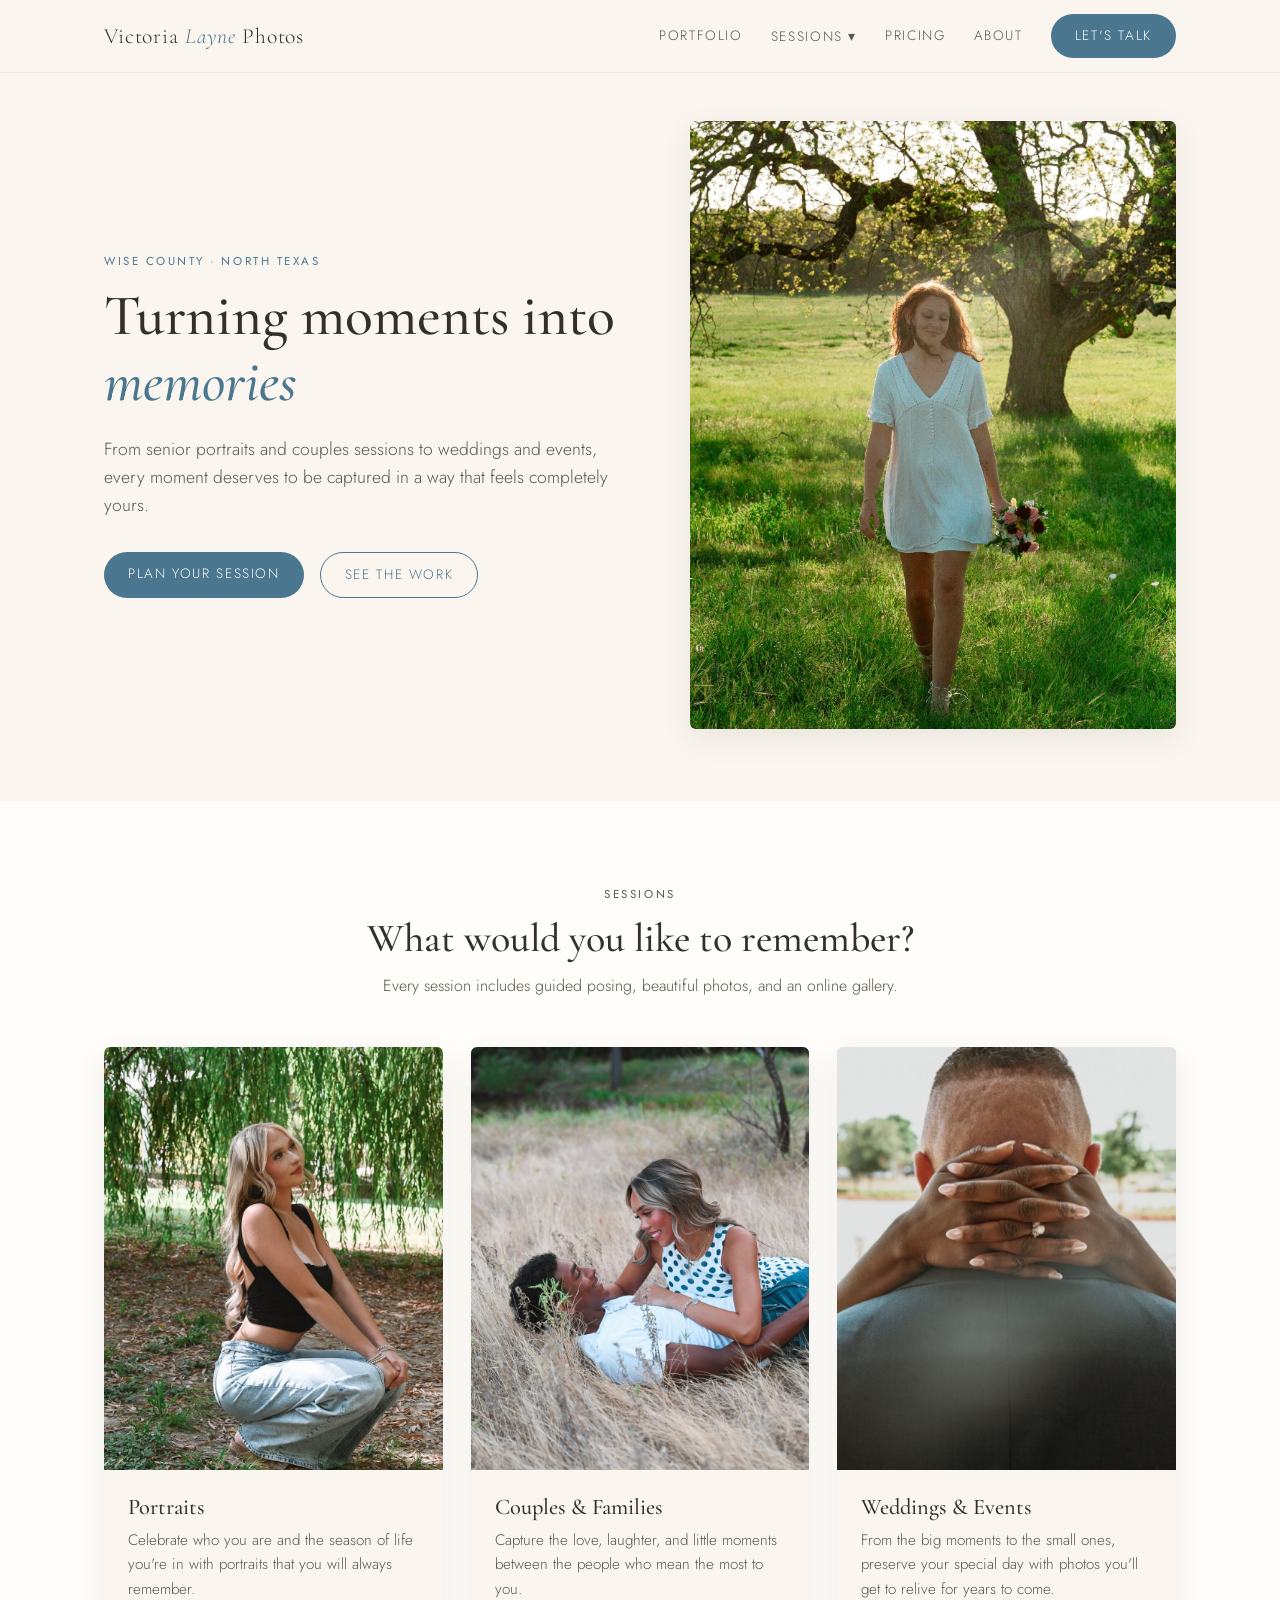
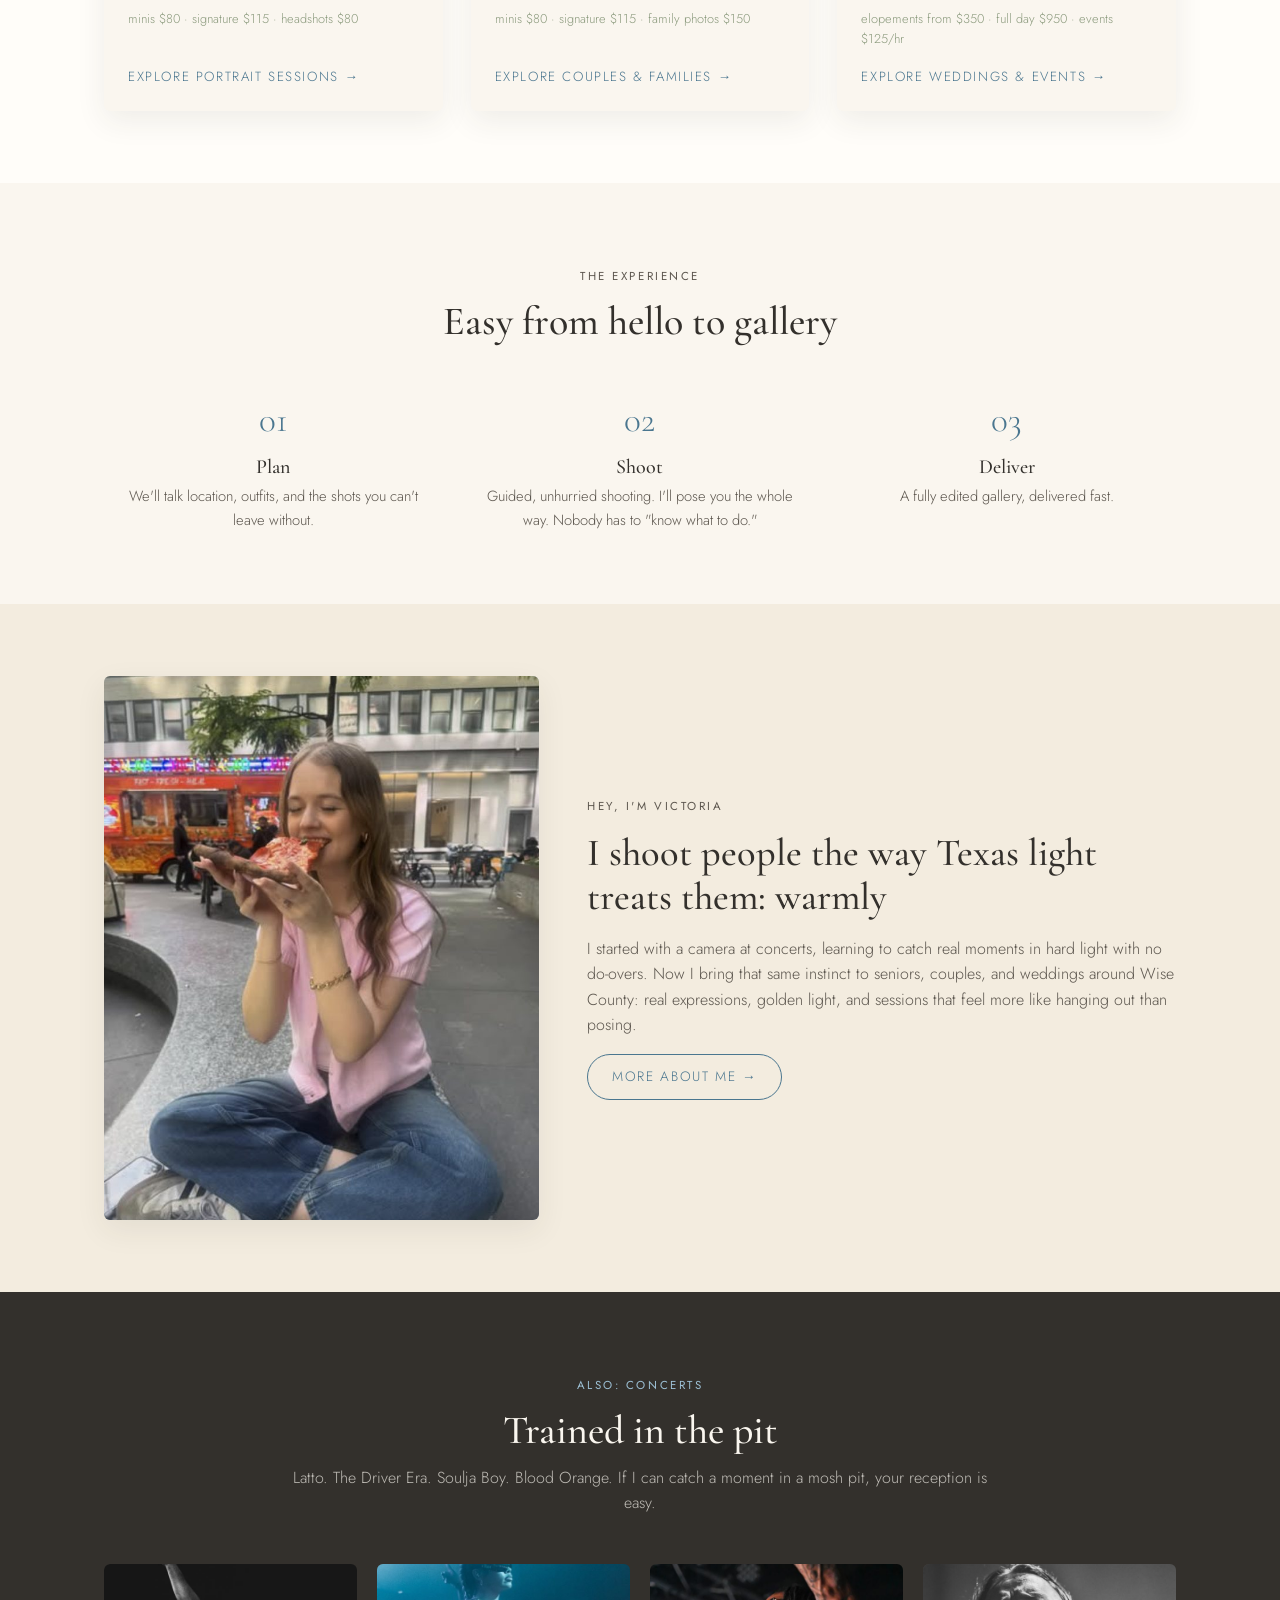
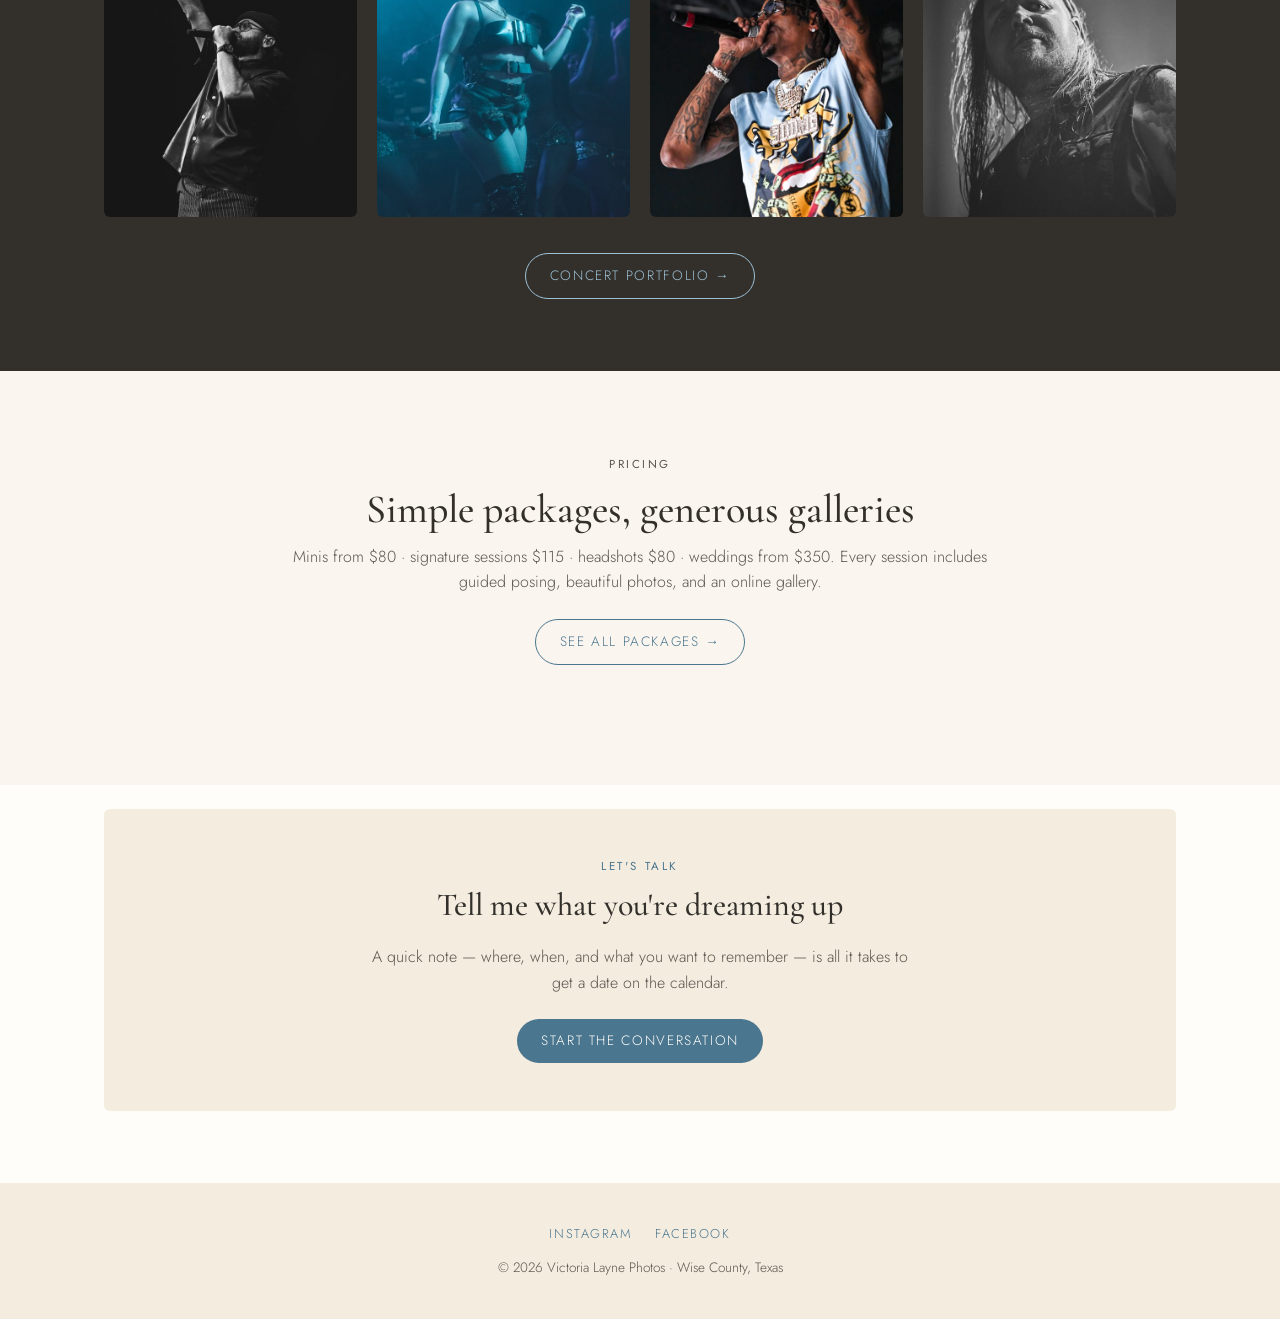
==== commit 6eb1f6d4: "Rename Seniors->Portraits, Weddings->Weddings & Events; scrub gold accent to blue - portraits.html (" ====
--- a/index.html
+++ b/index.html
@@ -3,15 +3,15 @@
 <head>
   <meta charset="UTF-8">
   <meta name="viewport" content="width=device-width, initial-scale=1.0">
-  <title>Victoria Layne Photos — Senior, Couples &amp; Wedding Photographer in Wise County, TX</title>
-  <meta name="description" content="Golden-hour senior portraits, couples sessions, and wedding photography in Wise County and North Texas. Warm, natural photos and a session that feels like fun, not work.">
+  <title>Victoria Layne Photos — Portrait, Couples &amp; Wedding Photographer in Wise County, TX</title>
+  <meta name="description" content="Golden-hour portraits, couples sessions, and wedding &amp; event photography in Wise County and North Texas. Warm, natural photos and a session that feels like fun, not work.">
   <link rel="preconnect" href="https://fonts.googleapis.com">
   <link rel="preconnect" href="https://fonts.gstatic.com" crossorigin>
   <link href="https://fonts.googleapis.com/css2?family=Cormorant+Garamond:ital,wght@0,400;0,500;0,600;1,500&family=Jost:wght@300;400;500&display=swap" rel="stylesheet">
-  <link rel="stylesheet" href="./css/style.css?v=2">
+  <link rel="stylesheet" href="./css/style.css?v=3">
 
   <meta property="og:title" content="Victoria Layne Photos">
-  <meta property="og:description" content="Golden-hour senior portraits, couples sessions, and wedding photography in Wise County, TX.">
+  <meta property="og:description" content="Golden-hour portraits, couples sessions, and wedding &amp; event photography in Wise County, TX.">
   <meta property="og:type" content="website">
 
   <script type="application/ld+json">
@@ -19,7 +19,7 @@
     "@context": "https://schema.org",
     "@type": "LocalBusiness",
     "name": "Victoria Layne Photos",
-    "description": "Senior portrait, couples, family, and wedding photography serving Wise County and North Texas.",
+    "description": "Portrait, couples, family, wedding, and event photography serving Wise County and North Texas.",
     "email": "victoria@victorialayne.photos",
     "telephone": "+1-360-434-8079",
     "areaServed": "Wise County, Texas",
@@ -41,9 +41,9 @@
       <div class="nav-dropdown">
         <button class="nav-drop-btn" aria-expanded="false" aria-haspopup="true">Sessions ▾</button>
         <div class="drop-menu">
-          <a href="./seniors.html">Seniors</a>
+          <a href="./portraits.html">Portraits</a>
           <a href="./couples.html">Couples &amp; Families</a>
-          <a href="./weddings.html">Weddings</a>
+          <a href="./weddings-events.html">Weddings &amp; Events</a>
           <a href="./concerts.html">Concerts</a>
         </div>
       </div>
@@ -74,7 +74,7 @@
 </section>
 
 <!-- ============ SERVICES ============ -->
-<section class="services" id="seniors">
+<section class="services" id="portraits">
   <div class="wrap">
     <div class="section-head">
       <p class="eyebrow">Sessions</p>
@@ -83,12 +83,12 @@
     </div>
     <div class="card-grid">
       <div class="card">
-        <div class="ph r45"><img src="./img/seniors.jpg?v=2" alt="Senior crouching by a willow-lined creek"></div>
+        <div class="ph r45"><img src="./img/portraits.jpg" alt="Senior crouching by a willow-lined creek"></div>
         <div class="card-body">
-          <h3>Seniors</h3>
+          <h3>Portraits</h3>
           <p>Celebrate who you are and the season of life you're in with portraits that you will always remember.</p>
-          <p class="price-hint">minis $80 · signature $115</p>
-          <a href="./seniors.html">Explore senior sessions →</a>
+          <p class="price-hint">minis $80 · signature $115 · headshots $80</p>
+          <a href="./portraits.html">Explore portrait sessions →</a>
         </div>
       </div>
       <div class="card" id="couples">
@@ -100,13 +100,13 @@
           <a href="./couples.html">Explore couples &amp; families →</a>
         </div>
       </div>
-      <div class="card" id="weddings">
-        <div class="ph r45"><img src="./img/weddings.jpg?v=2" alt="Bride's hands with engagement ring clasped around the groom's neck"></div>
+      <div class="card" id="weddings-events">
+        <div class="ph r45"><img src="./img/weddings-events.jpg" alt="Bride's hands with engagement ring clasped around the groom's neck"></div>
         <div class="card-body">
-          <h3>Weddings</h3>
+          <h3>Weddings &amp; Events</h3>
           <p>From the big moments to the small ones, preserve your special day with photos you'll get to relive for years to come.</p>
-          <p class="price-hint">elopements from $350 · full day $950</p>
-          <a href="./weddings.html">Explore weddings →</a>
+          <p class="price-hint">elopements from $350 · full day $950 · events $125/hr</p>
+          <a href="./weddings-events.html">Explore weddings &amp; events →</a>
         </div>
       </div>
     </div>
@@ -160,7 +160,7 @@
 <section class="concerts" id="concerts">
   <div class="wrap">
     <div class="section-head">
-      <p class="eyebrow" style="color: var(--gold);">Also: concerts</p>
+      <p class="eyebrow" style="color: var(--accent-light);">Also: concerts</p>
       <h2>Trained in the pit</h2>
       <p>Latto. The Driver Era. Soulja Boy. Blood Orange. If I can catch a moment in a mosh pit, your reception is easy.</p>
     </div>
@@ -170,7 +170,7 @@
       <div class="ph r11"><img src="./img/concert-3.jpg?v=2" alt="Soulja Boy live"></div>
       <div class="ph r11"><img src="./img/concert-4.jpg" alt="Wage War live"></div>
     </div>
-    <div class="more"><a class="btn ghost" style="border-color: var(--gold); color: var(--gold) !important;" href="./concerts.html">Concert portfolio →</a></div>
+    <div class="more"><a class="btn ghost" style="border-color: var(--accent-light); color: var(--accent-light) !important;" href="./concerts.html">Concert portfolio →</a></div>
   </div>
 </section>
 
--- a/css/style.css
+++ b/css/style.css
@@ -1,7 +1,8 @@
 /* Victoria Layne Photos — design system
    Brand: warm, light, natural (see kb/Brand Direction.md)
-   Palette: cream base, charcoal text, dusty blue + sage + prairie gold accents
-   (accent switched terracotta -> dusty blue 2026-08-13 per Victoria; contrast-validated) */
+   Palette: cream base, charcoal text, dusty blue + sage accents
+   (accent terracotta -> dusty blue, gold scrubbed -> blue family 2026-08-13 per Victoria;
+   all pairings contrast-validated: accent 4.6:1 on cream, accent-light 6.8:1 on charcoal) */
 
 :root {
   --cream: #faf6ef;
@@ -11,7 +12,7 @@
   --accent: #4a768f;
   --accent-deep: #385c74;
   --sage: #8b9a7d;
-  --gold: #d9a441;
+  --accent-light: #9dc0d5;
   --white: #fffdf9;
 
   --serif: "Cormorant Garamond", Georgia, serif;
@@ -193,7 +194,7 @@
   position: relative;
   border-radius: var(--radius);
   overflow: hidden;
-  background: linear-gradient(135deg, var(--cream-deep) 0%, #e8d9bf 45%, #d9b98a 100%);
+  background: linear-gradient(135deg, var(--cream-deep) 0%, #dfe7ec 45%, #c2d3de 100%);
   box-shadow: var(--shadow);
   display: flex;
   align-items: flex-end;
@@ -204,7 +205,7 @@
   position: absolute;
   inset: 0;
   background:
-    radial-gradient(ellipse at 70% 20%, rgba(217, 164, 65, 0.35), transparent 55%),
+    radial-gradient(ellipse at 70% 20%, rgba(157, 192, 213, 0.35), transparent 55%),
     radial-gradient(ellipse at 20% 85%, rgba(139, 154, 125, 0.28), transparent 60%);
 }
 
@@ -243,7 +244,7 @@
   flex-direction: column;
 }
 
-.price-card.featured { outline: 2px solid var(--gold); }
+.price-card.featured { outline: 2px solid var(--accent); }
 
 .price-card h3 { font-size: 1.2rem; margin-bottom: 0.2rem; }
 
@@ -322,7 +323,7 @@
   display: block;
   font-family: var(--serif);
   font-size: 2.2rem;
-  color: var(--gold);
+  color: var(--accent);
   margin-bottom: 0.5rem;
 }
 
@@ -354,7 +355,7 @@
 }
 
 .concerts .ph::before {
-  background: radial-gradient(ellipse at 60% 30%, rgba(217, 164, 65, 0.25), transparent 55%);
+  background: radial-gradient(ellipse at 60% 30%, rgba(157, 192, 213, 0.25), transparent 55%);
 }
 
 .concerts .ph span { color: rgba(250, 246, 239, 0.5); }
@@ -390,7 +391,7 @@
   margin-top: 1.5rem;
   padding: 16px 18px;
   background: var(--cream);
-  border-left: 3px solid var(--gold);
+  border-left: 3px solid var(--accent);
   border-radius: 0 var(--radius) var(--radius) 0;
   font-size: 0.9rem;
   color: var(--charcoal-soft);
@@ -496,7 +497,7 @@
   z-index: 101;
 }
 
-.lb-close:hover, .lb-prev:hover, .lb-next:hover { color: var(--gold); }
+.lb-close:hover, .lb-prev:hover, .lb-next:hover { color: var(--accent-light); }
 
 .lb-close { top: 12px; right: 16px; }
 .lb-prev { left: 8px; top: 50%; transform: translateY(-50%); }
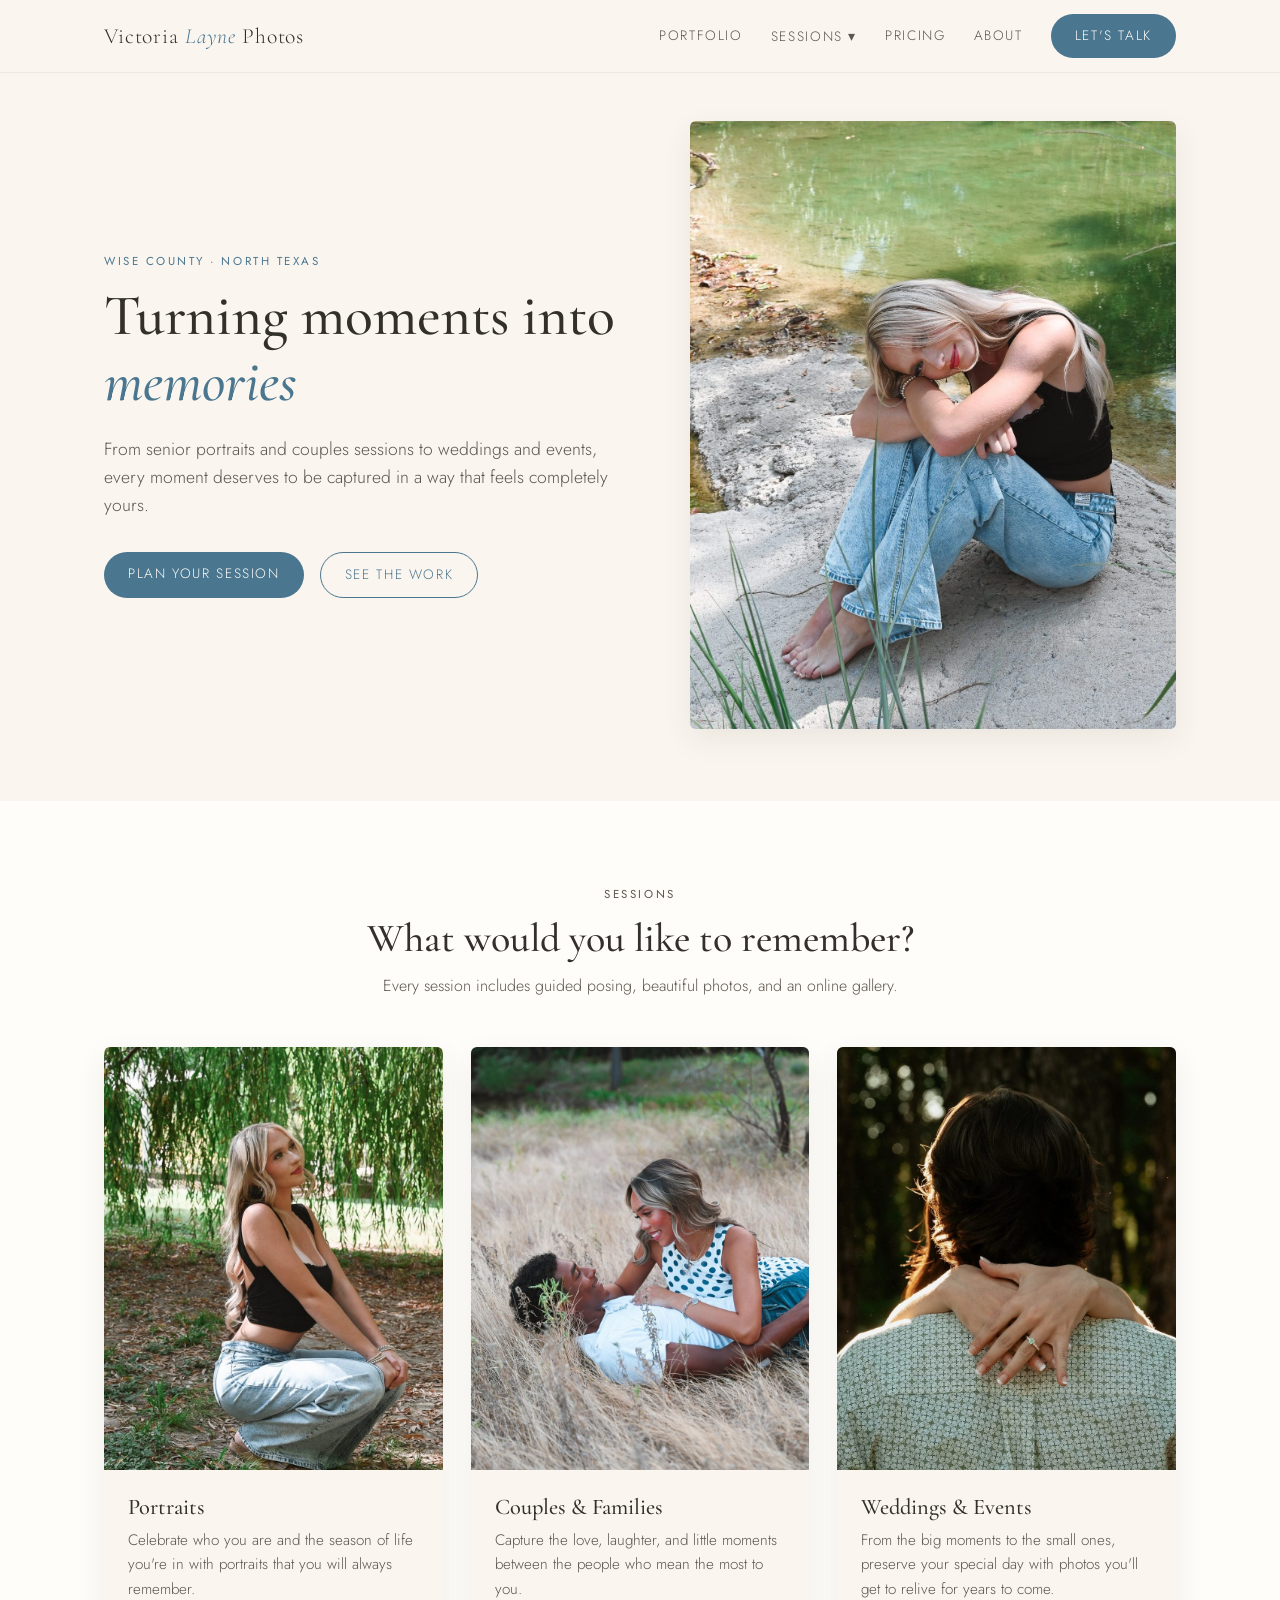
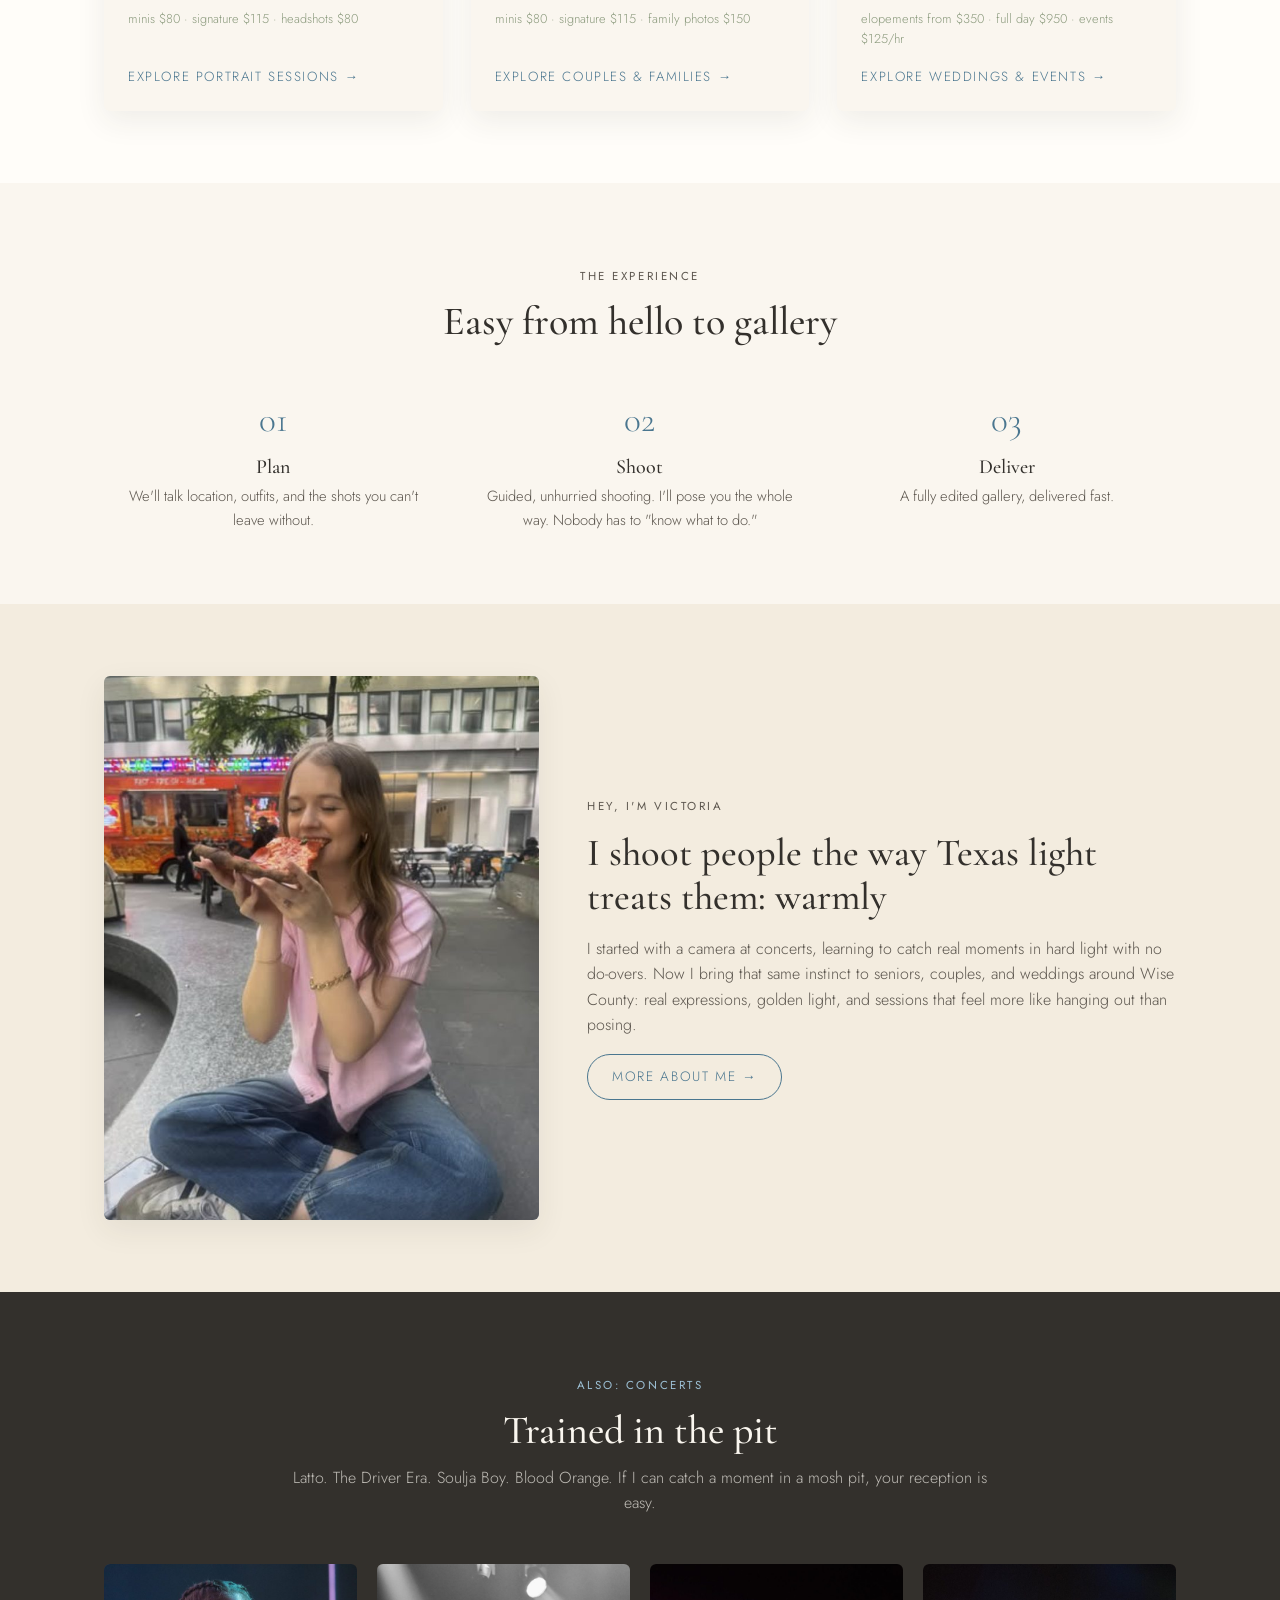
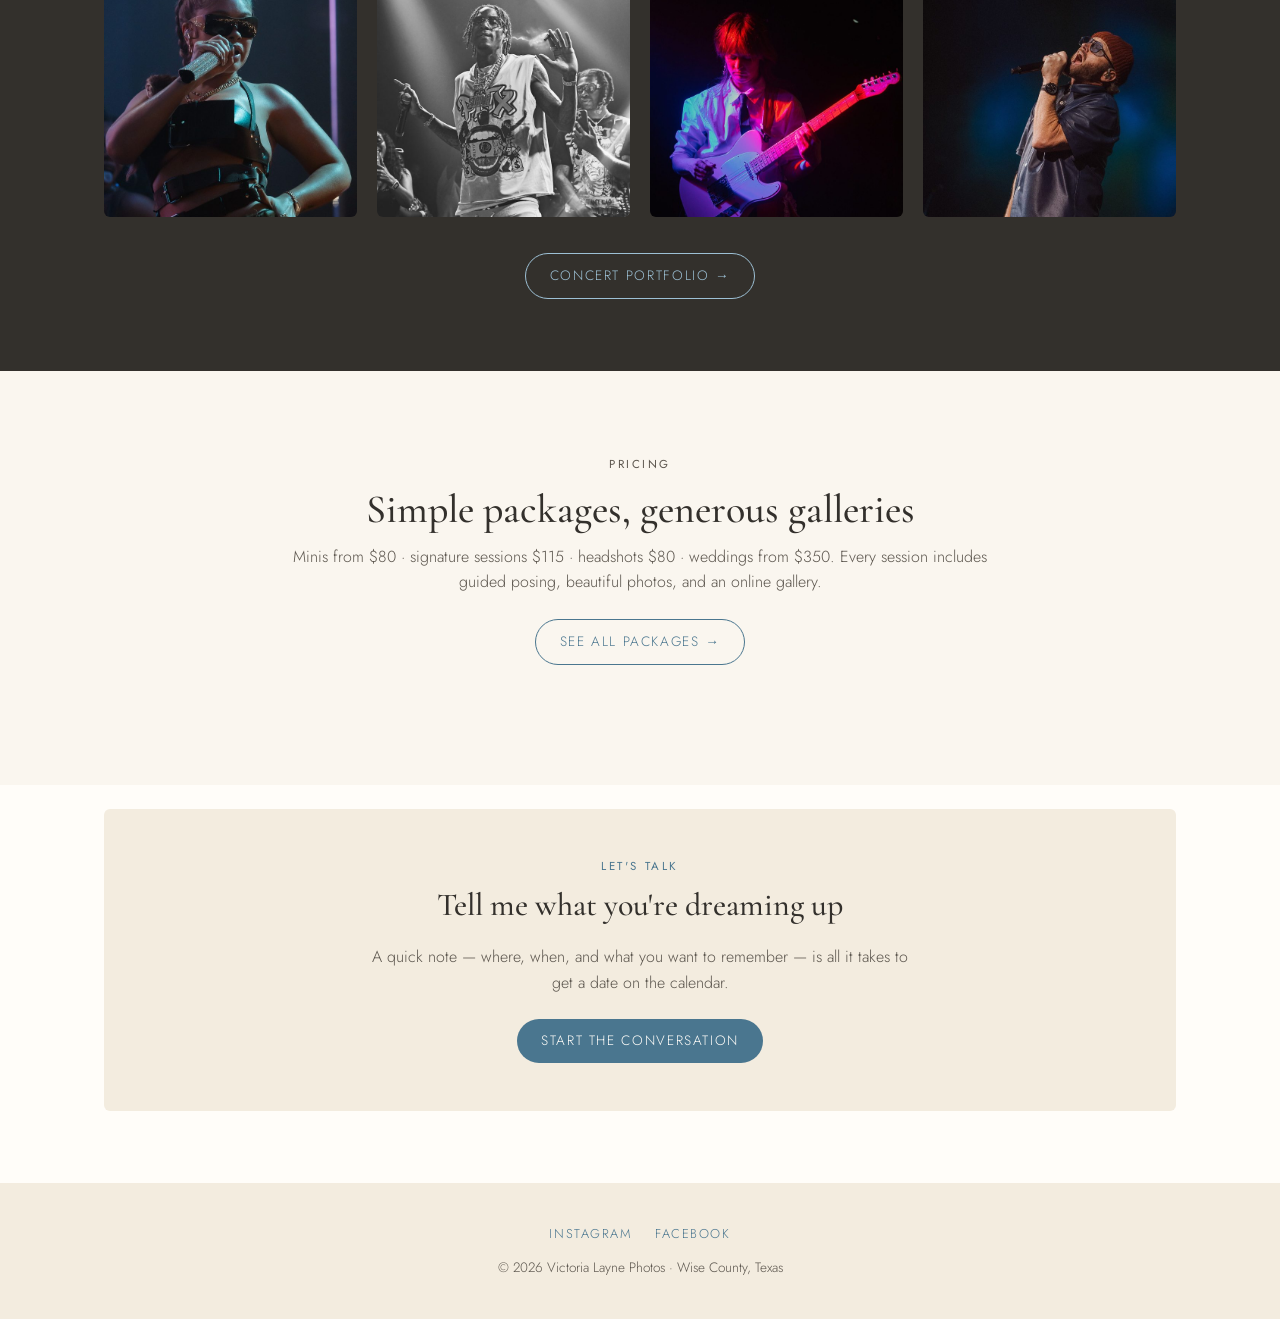
==== commit c2fba877: "Victoria's full photo curation + homepage refresh - Portraits (28), Couples & Families (14), Wedding" ====
--- a/index.html
+++ b/index.html
@@ -8,7 +8,7 @@
   <link rel="preconnect" href="https://fonts.googleapis.com">
   <link rel="preconnect" href="https://fonts.gstatic.com" crossorigin>
   <link href="https://fonts.googleapis.com/css2?family=Cormorant+Garamond:ital,wght@0,400;0,500;0,600;1,500&family=Jost:wght@300;400;500&display=swap" rel="stylesheet">
-  <link rel="stylesheet" href="./css/style.css?v=3">
+  <link rel="stylesheet" href="./css/style.css?v=5">
 
   <meta property="og:title" content="Victoria Layne Photos">
   <meta property="og:description" content="Golden-hour portraits, couples sessions, and wedding &amp; event photography in Wise County, TX.">
@@ -69,7 +69,7 @@
         <a class="btn ghost" href="./portfolio.html">See the work</a>
       </div>
     </div>
-    <div class="ph r45"><img src="./img/hero.jpg?v=2" alt="Senior portrait walking through a sunlit green meadow beneath an oak tree, holding a bouquet"></div>
+    <div class="ph r45"><img src="./img/hero.jpg?v=3" alt="Senior portrait crouched on a creekside rock in warm summer light"></div>
   </div>
 </section>
 
@@ -101,7 +101,7 @@
         </div>
       </div>
       <div class="card" id="weddings-events">
-        <div class="ph r45"><img src="./img/weddings-events.jpg" alt="Bride's hands with engagement ring clasped around the groom's neck"></div>
+        <div class="ph r45"><img src="./img/weddings-events.jpg?v=2" alt="Engagement embrace from behind, ring resting on the shoulder, autumn woods beyond"></div>
         <div class="card-body">
           <h3>Weddings &amp; Events</h3>
           <p>From the big moments to the small ones, preserve your special day with photos you'll get to relive for years to come.</p>
@@ -165,10 +165,10 @@
       <p>Latto. The Driver Era. Soulja Boy. Blood Orange. If I can catch a moment in a mosh pit, your reception is easy.</p>
     </div>
     <div class="band-grid">
-      <div class="ph r11"><img src="./img/concert-1.jpg" alt="TobyMac live"></div>
-      <div class="ph r11"><img src="./img/concert-2.jpg" alt="Latto live"></div>
-      <div class="ph r11"><img src="./img/concert-3.jpg?v=2" alt="Soulja Boy live"></div>
-      <div class="ph r11"><img src="./img/concert-4.jpg" alt="Wage War live"></div>
+      <div class="ph r11"><img src="./img/concert-1.jpg?v=2" alt="Latto live"></div>
+      <div class="ph r11"><img src="./img/concert-2.jpg?v=2" alt="Soulja Boy live"></div>
+      <div class="ph r11"><img src="./img/concert-3.jpg?v=3" alt="Orla Gartland live"></div>
+      <div class="ph r11"><img src="./img/concert-4.jpg?v=2" alt="TobyMac live"></div>
     </div>
     <div class="more"><a class="btn ghost" style="border-color: var(--accent-light); color: var(--accent-light) !important;" href="./concerts.html">Concert portfolio →</a></div>
   </div>
--- a/css/style.css
+++ b/css/style.css
@@ -452,13 +452,18 @@
 
 .masonry img {
   width: 100%;
+  height: auto; /* preserves the aspect ratio from the width/height attributes */
   margin-bottom: 18px;
   border-radius: var(--radius);
   box-shadow: var(--shadow);
+  background: var(--cream-deep); /* soft placeholder tone while loading */
   cursor: zoom-in;
   display: block;
-  transition: transform 0.15s ease;
-}
+  opacity: 0;
+  transition: opacity 0.35s ease, transform 0.15s ease;
+}
+
+.masonry img.loaded { opacity: 1; }
 
 .masonry img:hover { transform: scale(1.015); }
 
@@ -502,17 +507,6 @@
 .lb-close { top: 12px; right: 16px; }
 .lb-prev { left: 8px; top: 50%; transform: translateY(-50%); }
 .lb-next { right: 8px; top: 50%; transform: translateY(-50%); }
-
-.lb-caption {
-  position: fixed;
-  bottom: 18px;
-  left: 0;
-  right: 0;
-  text-align: center;
-  color: rgba(250, 246, 239, 0.75);
-  font-size: 0.85rem;
-  letter-spacing: 0.08em;
-}
 
 /* cta band */
 
